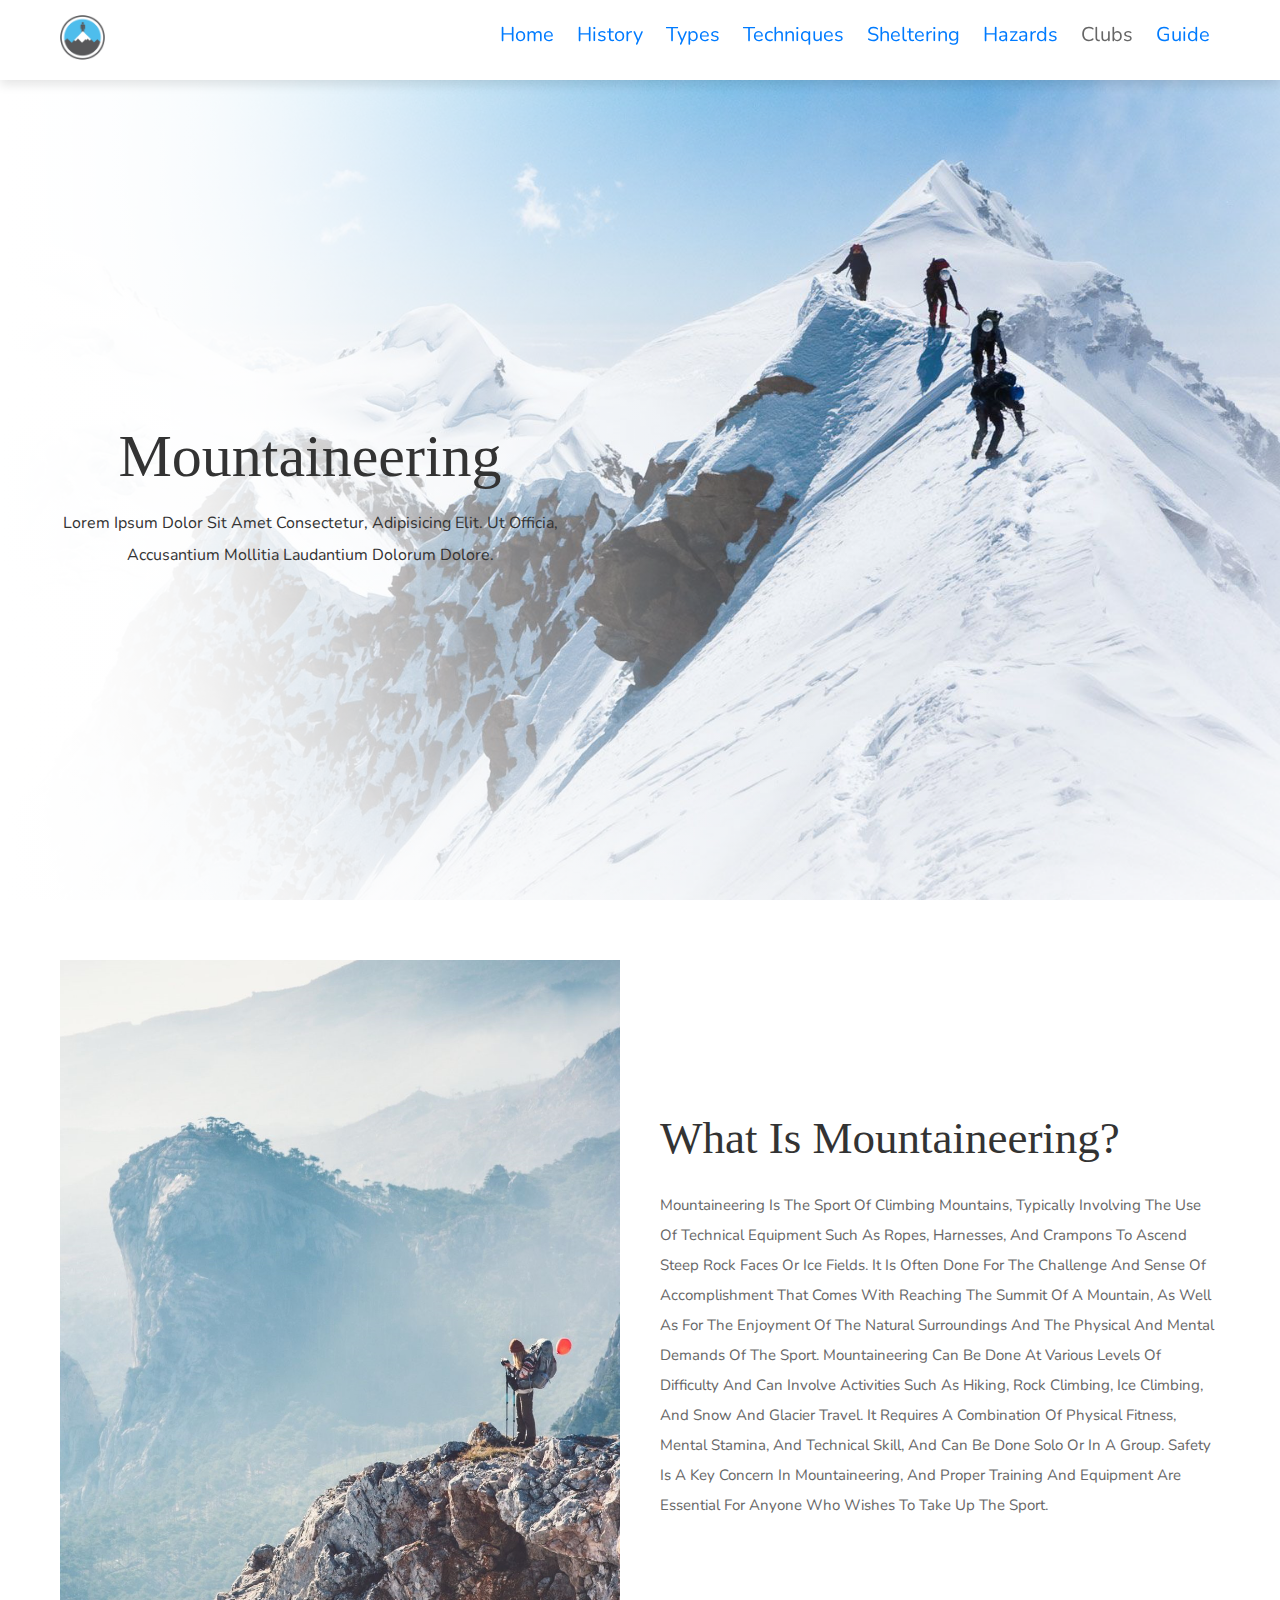
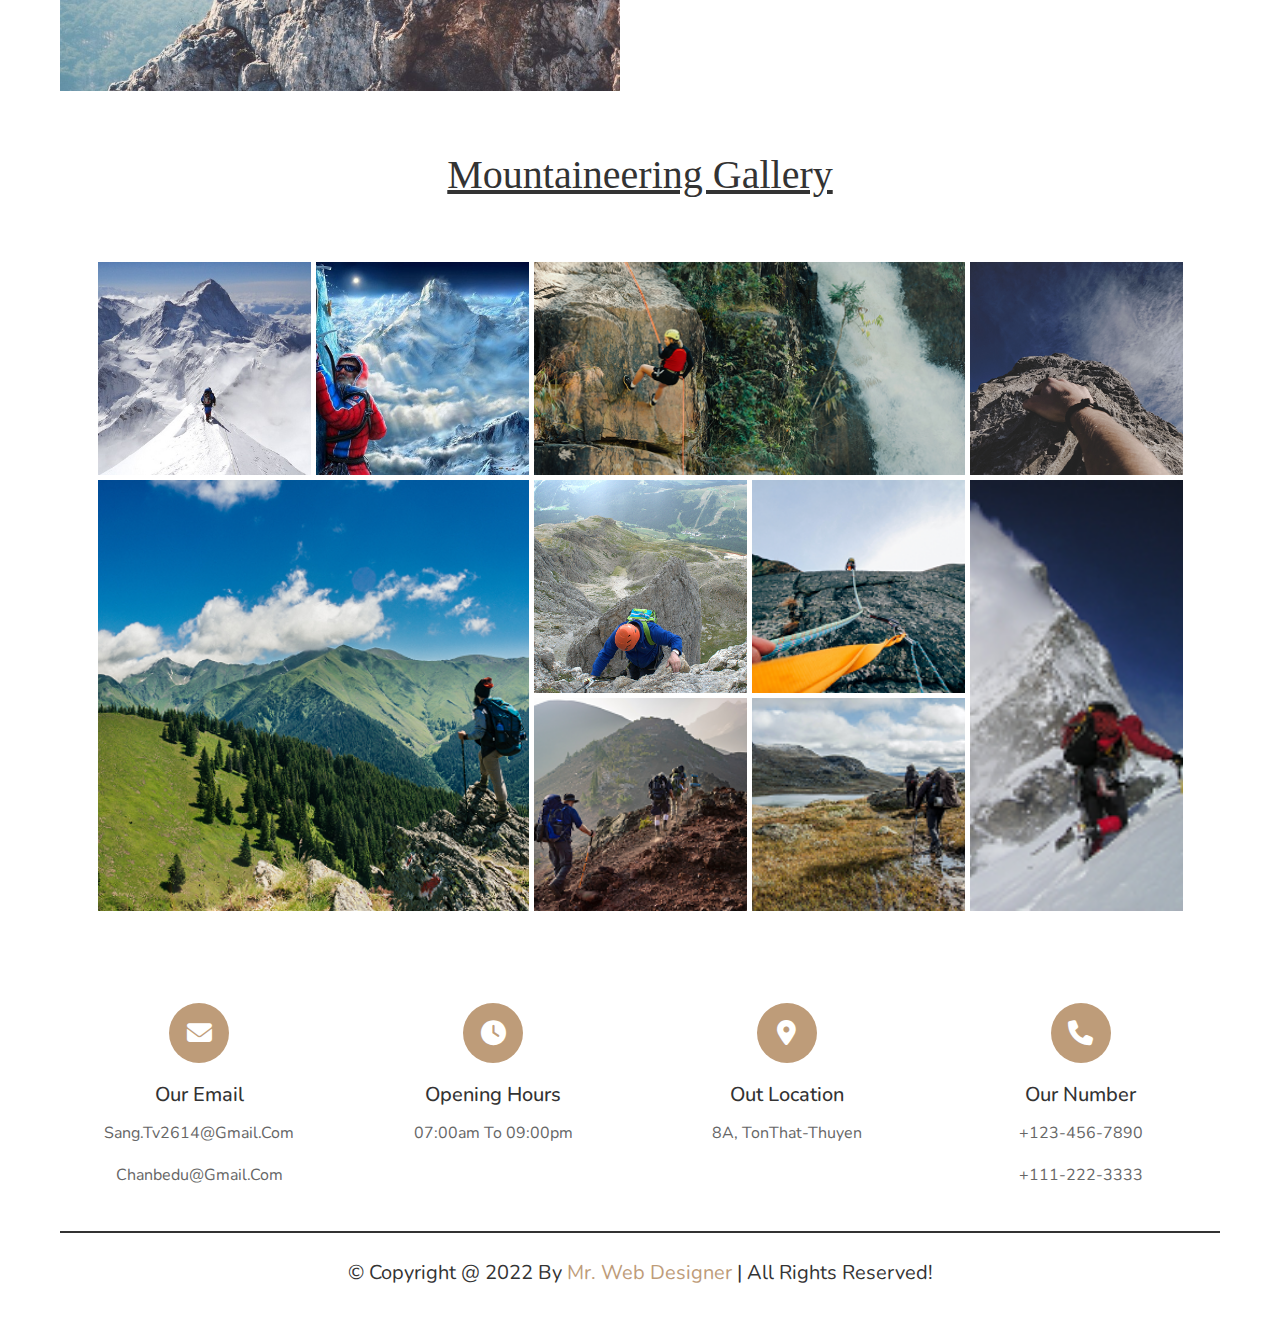
==== index.html @ 63ee6bb2 "Add files via upload" ====
<!DOCTYPE html>
<html lang="en">

<head>
   <meta charset="UTF-8">
   <meta http-equiv="X-UA-Compatible" content="IE=edge">
   <meta name="viewport" content="width=device-width, initial-scale=1.0">
   <title>Mountaineering</title>

   <!-- font awesome cdn link  -->
   <link rel="stylesheet" href="https://cdnjs.cloudflare.com/ajax/libs/font-awesome/6.1.1/css/all.min.css">

   <!-- custom css file link  -->
   <link rel="stylesheet" href="css/style.css">

   <!-- favicon -->
   <link rel="shortcut icon" href="images/icon.png" type="image/x-icon">

   <!-- boostrap cdn link-->
   <link rel="stylesheet" href="https://stackpath.bootstrapcdn.com/bootstrap/4.3.1/css/bootstrap.min.css"
      integrity="sha384-ggOyR0iXCbMQv3Xipma34MD+dH/1fQ784/j6cY/iJTQUOhcWr7x9JvoRxT2MZw1T" crossorigin="anonymous">

</head>

<body>

   <div class="screen" id="screen">

      <div class="loader">
        <div class="dot"></div>
        <div class="dot"></div>
        <div class="dot"></div>
      </div>
    
    </div>

   <!-- header section starts  -->

   <header class="header">

      <section class="flex">

         <a href="#home" class="logo"><img src="images/logo.png" alt=""></a>

         <nav class="navbar">
            <ul>
               <li><a href="index.html">home</a></li>
               <li><a href="history.html">history</a></li>
               <li><a href="types.html">types</a></li>
               <li><a href="techniques.html">techniques</a></li>
               <li><a href="sheltering.html">Sheltering</a></li>
               <li><a href="hazards.html">hazards</a></li>
               <li>Clubs
                  <ul> 
                     <li><a href="ACoP.html">Alpine Club of Pakistan</a></li>
                     <li><a href="GAC.html">German Alpine Club</a></li>
                     <li><a href="BCMC.html">British Columbia Mountaineering Club</a></li>
                     <li><a href="YRC.html">York Rambler's Club</a></li>
                  </ul>
               </li>
               <li><a href="guide.html">Guide</a></li>
            </ul>
         </nav>

         <div id="menu-btn" class="fas fa-bars"></div>

      </section>

   </header>

   <!-- header section ends -->

   <!-- home section starts  -->

   <div class="home-bg">

      <section class="home" id="home">

         <div class="content">
            <h3>Mountaineering</h3>
            <p>Lorem ipsum dolor sit amet consectetur, adipisicing elit. Ut officia, accusantium mollitia laudantium
               dolorum dolore.</p>
         </div>

      </section>

   </div>

   <!-- home section ends -->

   <!-- about section starts  -->

   <section class="about" id="about">

      <div class="image">
         <img src="images/man.png" alt="">
      </div>

      <div class="content">
         <h3>What is Mountaineering?</h3>
         <p>Mountaineering is the sport of climbing mountains, typically involving the use of technical equipment such
            as ropes, harnesses, and crampons to ascend steep rock faces or ice fields. It is often done for the
            challenge and sense of accomplishment that comes with reaching the summit of a mountain, as well as for the
            enjoyment of the natural surroundings and the physical and mental demands of the sport. Mountaineering can
            be done at various levels of difficulty and can involve activities such as hiking, rock climbing, ice
            climbing, and snow and glacier travel. It requires a combination of physical fitness, mental stamina, and
            technical skill, and can be done solo or in a group. Safety is a key concern in mountaineering, and proper
            training and equipment are essential for anyone who wishes to take up the sport.</p>
      </div>

   </section>

   <!-- about section ends -->

   <!-- facility section starts  -->

   <section class="facility">

      <div class="heading">
         <h3>Mountaineering Gallery</h3>
      </div>

      <section>
         <div class="container">
            <div class="img-container-grid">
               <div class="smallsquare">
                  <img src="images/gallery-1.png" class="img-grid-c">
               </div>
               <div class="smallsquare">
                  <img src="images/gallery-2.png" class="img-grid-c">
               </div>
               <div class="h_rectangle">
                  <img src="images/gallery-3.png" class="img-grid-c">
               </div>
               <div class="smallsquare">
                  <img src="images/gallery-4.png" class="img-grid-c">
               </div>
               <div class="bigsquare">
                  <img src="images/gallery-5.png" class="img-grid-c">
               </div>
               <div class="bigsquare_blank">
                  <div class="inner_square">
                     <img src="images/gallery-6.png" class="img-grid-c">
                  </div>
                  <div class="inner_square">
                     <img src="images/gallery-7.png" class="img-grid-c">
                  </div>
                  <div class="inner_square">
                     <img src="images/gallery-8.png" class="img-grid-c">
                  </div>
                  <div class="inner_square">
                     <img src="images/gallery-9.png" class="img-grid-c">
                  </div>
               </div>
               <div class="v_rectangle">
                  <img src="images/gallery-10.png" class="img-grid-c">
               </div>
            </div>
         </div>
      </section>

   </section>

   <!-- facility section ends -->

   <!-- footer section starts  -->

   <section class="footer">

      <div class="box-container">

         <div class="box">
            <i class="fas fa-envelope"></i>
            <h3>our email</h3>
            <p>sang.tv2614@gmail.com</p>
            <p>chanbedu@gmail.com</p>
         </div>

         <div class="box">
            <i class="fas fa-clock"></i>
            <h3>opening hours</h3>
            <p>07:00am to 09:00pm</p>
         </div>

         <div class="box">
            <i class="fas fa-map-marker-alt"></i>
            <h3>out location</h3>
            <p>8A, TonThat-Thuyen</p>
         </div>

         <div class="box">
            <i class="fas fa-phone"></i>
            <h3>our number</h3>
            <p>+123-456-7890</p>
            <p>+111-222-3333</p>
         </div>

      </div>

      <div class="credit"> &copy; copyright @ 2022 by <span>mr. web designer</span> | all rights reserved! </div>

   </section>

   <!-- footer section ends -->


   <!-- custom js file link  -->
   <script src="js/script.js"></script>
   <script src="https://stackpath.bootstrapcdn.com/bootstrap/4.3.1/js/bootstrap.min.js"
      integrity="sha384-JjSmVgyd0p3pXB1rRibZUAYoIIy6OrQ6VrjIEaFf/nJGzIxFDsf4x0xIM+B07jRM"
      crossorigin="anonymous"></script>

</body>

</html>
---- css/style.css ----
@import url('https://fonts.googleapis.com/css2?family=Merienda+One&family=Nunito:wght@200;300;400;500;600&display=swap');

:root{
   --main-color:#be9c79;
   --black:#333;
   --white:#fff;
   --light-color:#666;
   --border:.2rem solid var(--black);
   --box-shadow:0 .5rem 1rem rgba(0,0,0,.1);
}

*{
   font-family: 'Nunito', sans-serif;
   margin:0; padding:0;
   box-sizing: border-box;
   outline: none; border:none;
   text-decoration: none;
   text-transform: capitalize;
}

*::selection{
   background-color: var(--main-color);
   color:var(--white);
}

::-webkit-scrollbar{
   height: .5rem;
   width: 1rem;
}

::-webkit-scrollbar-track{
   background-color: transparent;
}

::-webkit-scrollbar-thumb{
   background-color: var(--main-color);
}

html{
   font-size: 62.5%;
   overflow-x: hidden;
   scroll-behavior: smooth;
   scroll-padding-top: 6.5rem;
}
.screen {
   position: fixed;
   top: 0;
   left: 0;
   right: 0;
   bottom: 0;
   background: var(--white);
   display: flex;
   align-items: center;
 }
 
 .loader {
   width: 100%;
   height: 15px;
   text-align: center;
 }
 
 .dot {
   position: relative;
   width: 15px;
   height: 15px;
   margin: 0 2px;
   display: inline-block;
 }
 
 .dot:first-child:before {
   animation-delay: 0ms;
 }
 
 .dot:first-child:after {
   animation-delay: 0ms;
 }
 
 .dot:last-child:before {
   animation-delay: 200ms;
 }
 
 .dot:last-child:after {
   animation-delay: 200ms;
 }
 
 .dot:before{
   content: "";
   position: absolute;
   left: 0;
   width: 15px;
   height: 15px;
   background-color: rgb(0, 0, 0);
   animation-name: dotHover;
   animation-duration: 900ms;
   animation-timing-function: cubic-bezier(.82,0,.26,1);
   animation-iteration-count: infinite;
   animation-delay: 100ms;
   background: rgb(0, 0, 0);
   border-radius: 100%;  
 }
 
 .dot:after {
   content: "";
   position: absolute;
   z-index: -1;
   background: black;
   box-shadow: 0px 0px 1px black;
   opacity: .20;
   width: 100%;
   height: 3px;
   left: 0;
   bottom: -2px;
   border-radius: 100%;
   animation-name: dotShadow;
   animation-duration: 900ms;
   animation-timing-function: cubic-bezier(.82,0,.26,1);
   animation-iteration-count: infinite;
   animation-delay: 100ms;
 }
 
 @keyframes dotShadow {
   0% {
     transform: scaleX(1);
   }
   50% {
     opacity: 0;
     transform: scaleX(.6);
   }
   100% {
     transform: scaleX(1);
   }
 }
 
 @keyframes dotHover {
   0% {
     top: 0px;
   }
   50% {
     top: -50px;
     transform: scale(1.1);
   }
   100% {
     top: 0;
   }
 }

section{
   padding:3rem 2rem;
   max-width: 1200px;
   margin:0 auto;
}

.heading{
   text-align: center;
   margin-bottom: 3rem;
}

.heading img{
   height: 4rem;
   margin-bottom: 1rem;
}

.heading h3{
   font-size:4rem;
   color:var(--black);
   font-family: 'Merienda One', cursive;
   text-decoration: underline;
}

.btn{
   display: inline-block;
   margin-top: 1rem;
   background-color: var(--main-color);
   cursor: pointer;
   color:var(--white);
   font-size: 1.8rem;
   padding:1rem 3rem;
}

.btn:hover{
   background-color: var(--black);
}

.header{
   position: sticky;
   top:0; left: 0; right:0;
   background-color: var(--white);
   box-shadow: var(--box-shadow);
   z-index: 1000;
}

.header ul{
   list-style: none;
}
.header ul li{
   display: inline-block;
   position: relative;
   color: var(--light-color) !important;
}
.header ul li a{
   counter-reset: var(--light-color) !important;
}
.header li ul{
   position: absolute;
   top: 100%;
   left: 0;
   width: 40rem;
   background-color: var(--light-color);
   padding: 1rem;
   margin: 0;
   text-align: left;
   display: none;
   font-size: 1.8rem;
}
.header ul li:hover > ul{
   display: block;
}

.header .flex{
   display: flex;
   align-items: left;
   justify-content: space-between;
   position: relative;
   padding:1.5rem 2rem;
}

.header .flex .logo img{
   height: 4.5rem;
}

.header .flex .navbar ul li{
   margin-left: 2rem;
   font-size: 2rem;
   color:var(--black);
}

.header .flex .navbar a:hover{
   text-decoration: underline;
   color:var(--main-color);
}

#menu-btn{
   display: none;
   font-size: 2.5rem;
   color:var(--black);
   cursor: pointer;
}

.home-bg{
   background:linear-gradient(90deg, var(--white), transparent 80%), url(../images/home-bg.png) no-repeat;
   background-attachment: fixed;
   background-size: cover;
   background-position: center;
}

.home-bg .home{
   min-height: 85rem;
   display: flex;
   align-items: center;
}

.home-bg .home .content{
   width: 50rem;
   text-align: center;
}

.home-bg .home .content h3{
   font-size: 6rem;
   color:var(--black);
   font-family: 'Merienda One', cursive;
}

.home-bg .home .content p{
   padding:1rem 0;
   font-size: 1.6rem;
   color:var(--black);
   line-height: 2;
}

.about{
   display: flex;
   align-items: center;
   flex-wrap: wrap;
   gap:4rem;
}

.about .image{
   flex:1 1 40rem;
}

.about .image img{
   width: 100%;
}

.about .content{
   flex:1 1 40rem;
}

.about .content h3{
   font-size: 4.5rem;
   color:var(--black);
   font-family: 'Merienda One', cursive;
   padding-bottom: 1rem;
}

.about .content p{
   padding:1rem 0;
   line-height: 2;
   color:var(--light-color);
   font-size: 1.5rem;
}

.img-container-grid{
   display:flex;
   flex-wrap: wrap;
 }
 
 .smallsquare{
   max-width:20%;
   height:auto;
   flex:0 0 20%;
   padding-top:20%;
   display:grid;
   position:relative;
 }
 
 .h_rectangle{
   max-width: 40%;
   flex: 0 0 40%;
   padding-top:20%;
   position:relative;
 }
 
 .bigsquare{
   max-width:40%;
   height:auto;
   flex:0 0 40%;
   padding-top:40%;
   display:grid;
   position:relative;
 }
 .bigsquare_blank{
   max-width:40%;
   height:auto;
   flex:0 0 40%;
   display:flex;
   flex-wrap: wrap;
 }
 .inner_square{
   max-width:50%;
   flex: 0 0 50%;
   height:50%;
   position:relative;
 }
 .v_rectangle{
   max-width: 20%;
   flex: 0 0 20%;
   padding-top:40%;
   position:relative;
 }
 
 .img-grid-c{
   width:100%;
   height:100%;
   top:0;
   left:0;
   position:absolute;
   object-fit:cover;
   object-position:center;
   padding:2.5px;
 }

.menu .box-container{
   display: grid;
   grid-template-columns: repeat(auto-fit, 30rem);
   gap:2rem;
   align-items: flex-start;
   justify-content: center;
}

.menu .box-container .box{
   text-align: center;
}

.menu .box-container .box img{
   width: 100%;
   margin-bottom: 1rem;
}

.menu .box-container .box h3{
   font-size: 2rem;
   color:var(--black);
}

.gallery .box-container{
   display: grid;
   grid-template-columns: repeat(auto-fit, 33rem);
   gap:1.5rem;
   justify-content: center;
}

.gallery .box-container img{
   height: 100%;
   width: 100%;
   object-fit: cover;
}

.container .content{
   padding: 2rem;
   margin: 3rem;
}
.container h1{
   font-size: 5rem;
   text-align: center;
}
.container h2{
   font-size: 3rem;
   padding-top: 1rem;
   text-align: left;
   /* border-top: 2px solid var(--main-color); */
}
.container p{
   font-size: 1.6rem;
}
.container .content .grid{
   display: grid;
   grid-template-columns: 50% 50%;
}
.container .content .grid img{
   width: 460px;
   
}
.container .content ul li,
.container .content ol li{
   font-size: 1.6rem;
}



.footer .box-container{
   display: grid;
   grid-template-columns: repeat(auto-fit, minmax(27rem, 1fr));
   gap:1.5rem;
   align-items: flex-start;
}

.footer .box-container .box{
   text-align: center;
}

.footer .box-container .box i{
   font-size: 2.5rem;
   line-height: 6rem;
   height: 6rem;
   width: 6rem;
   border-radius: 50%;
   background-color: var(--main-color);
   color:var(--white);
   margin-bottom: 1rem;
}

.footer .box-container .box h3{
   margin:1rem 0;
   font-size: 2rem;
   color:var(--black);
}

.footer .box-container .box p{
   line-height: 2;
   font-size: 1.6rem;
   color:var(--light-color);
}

.footer .credit{
   text-align: center;
   margin-top: 3rem;
   padding-top: 2.5rem;
   border-top: var(--border);
   font-size: 2rem;
   color:var(--black);
   /* padding-bottom: 7rem; */
}

.footer .credit span{
   color:var(--main-color);
}










/* media queries  */

@media (max-width:991px){

   html{
      font-size: 55%;
   }

}

@media (max-width:768px){

   #menu-btn{
      display: inline-block;
      transition: .2s linear;
   }

   #menu-btn.fa-times{
      transform: rotate(180deg);
   }

   .header .flex .navbar{
      position: absolute;
      top:99%; left:0; right:0;
      background-color: var(--white);
      border-top: var(--border);
      border-bottom: var(--border);
      clip-path: polygon(0 0, 100% 0, 100% 0, 0 0);
      transition: .2s linear;
   }

   .header .flex .navbar.active{
      clip-path: polygon(0 0, 100% 0, 100% 100%, 0% 100%);
   }

   .header .flex .navbar a{
      display: block;
      margin:2rem;
   }

   .home-bg{
      background-position: left;
   }

   .home-bg .home{
      justify-content: center;
   }

   .home-bg .home .content h3{
      font-size: 4rem;
   }

   .about .content h3{
      font-size: 3rem;
   }

}

@media (max-width:450px){

   html{
      font-size: 50%;
   }

   .heading img{
      height: 3rem;
   }

   .heading h3{
      font-size: 3rem;
   }

}
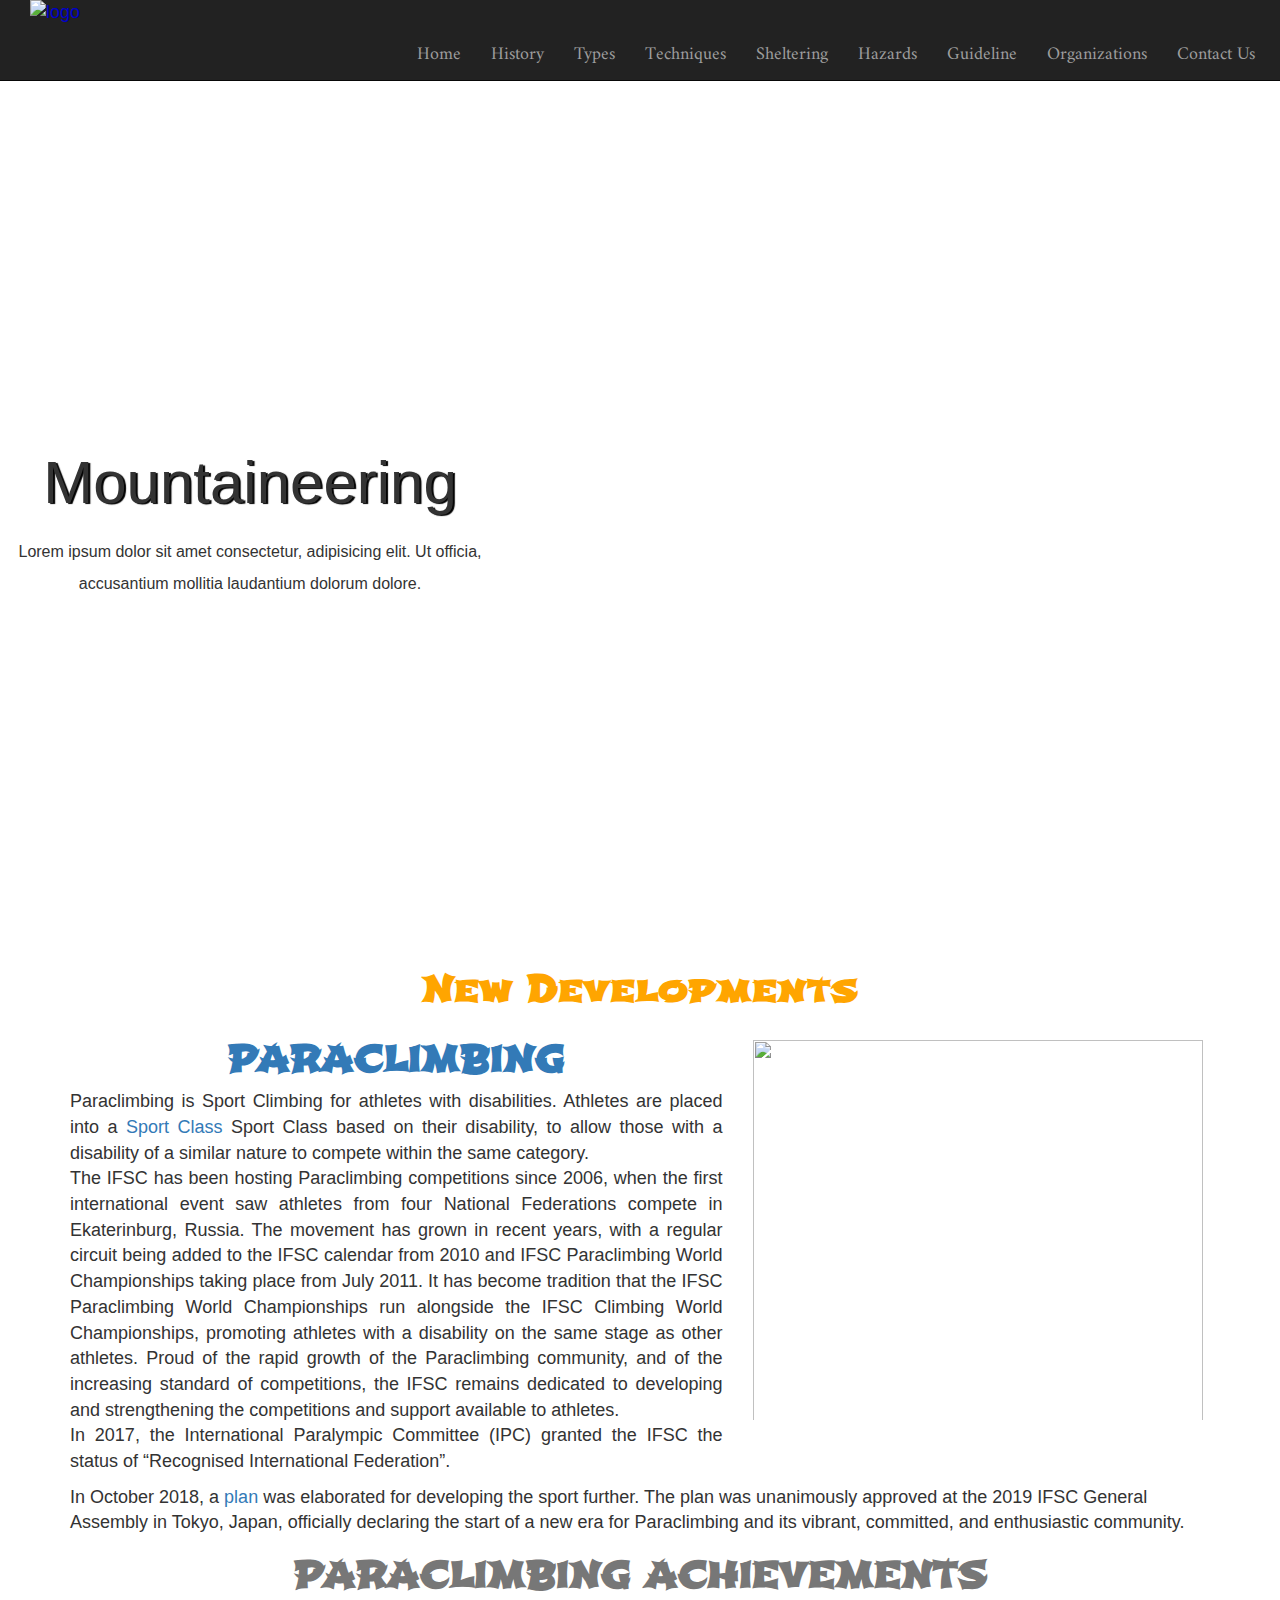
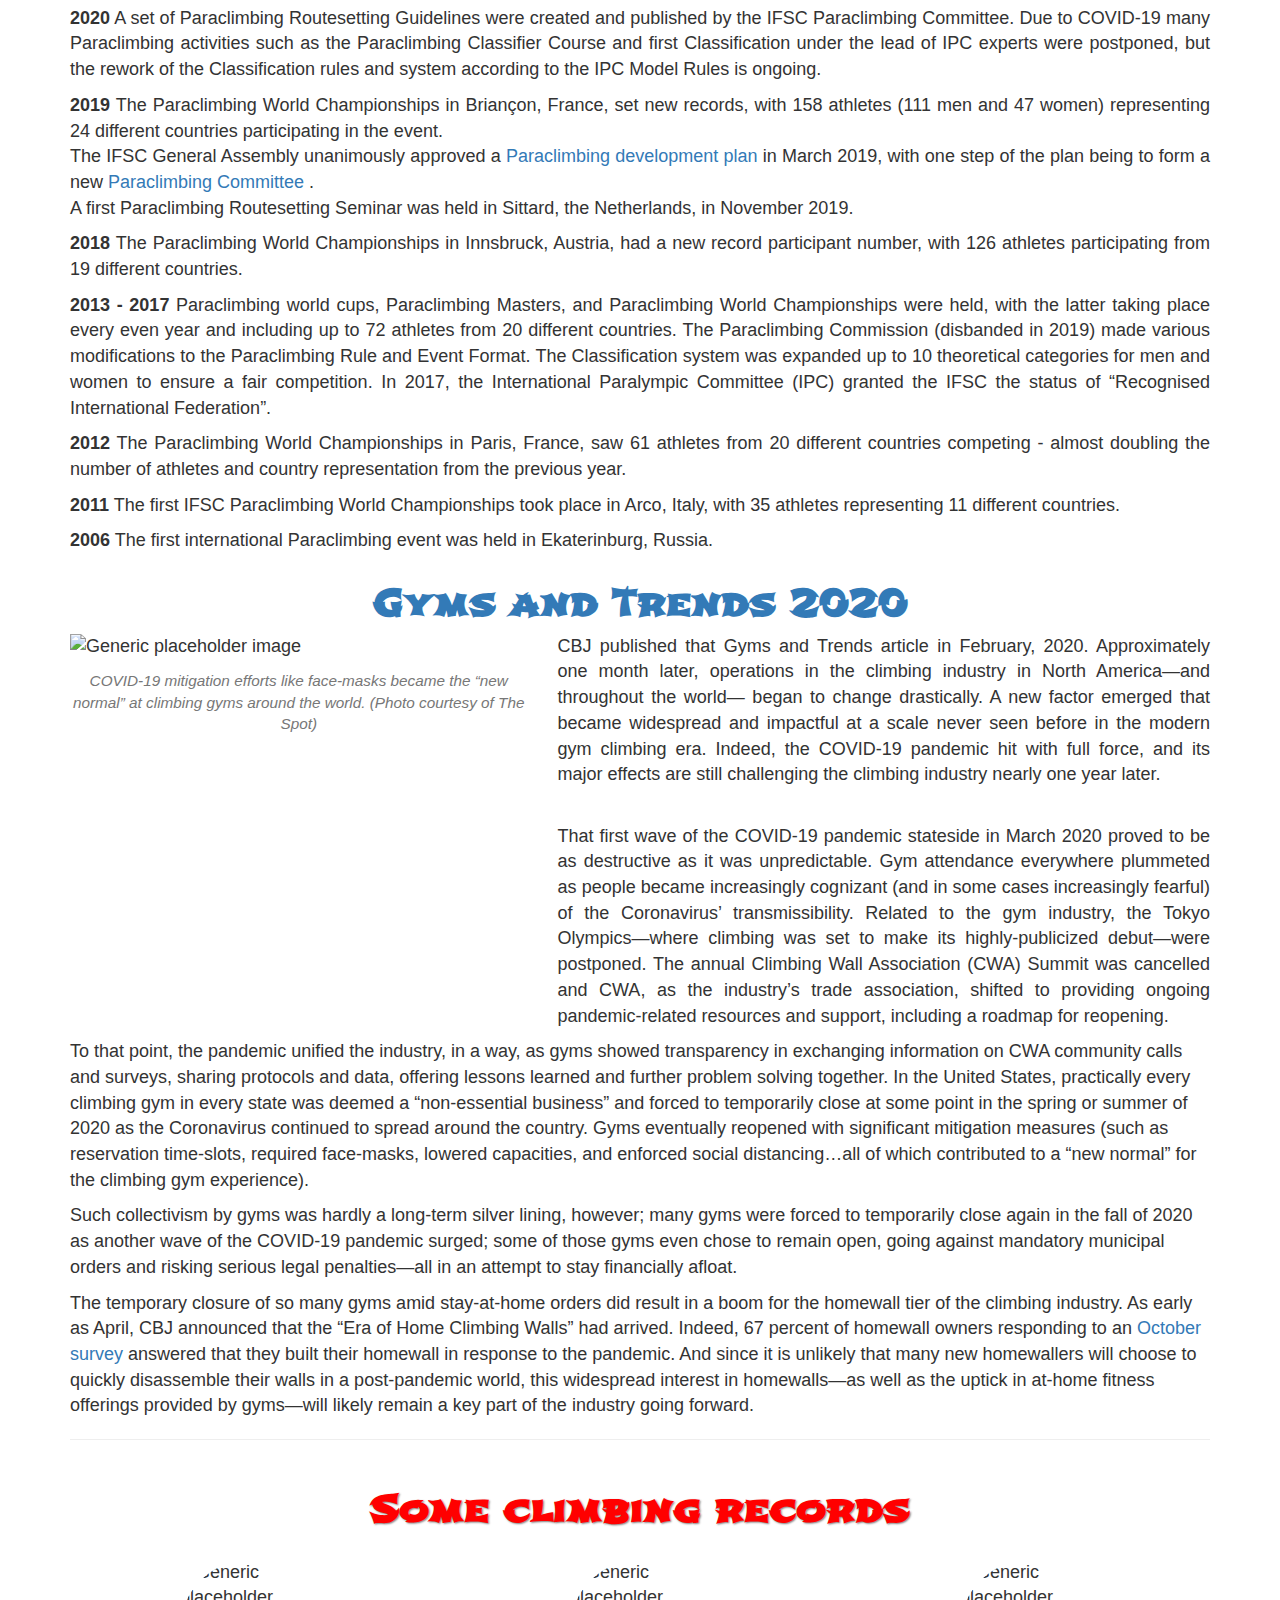
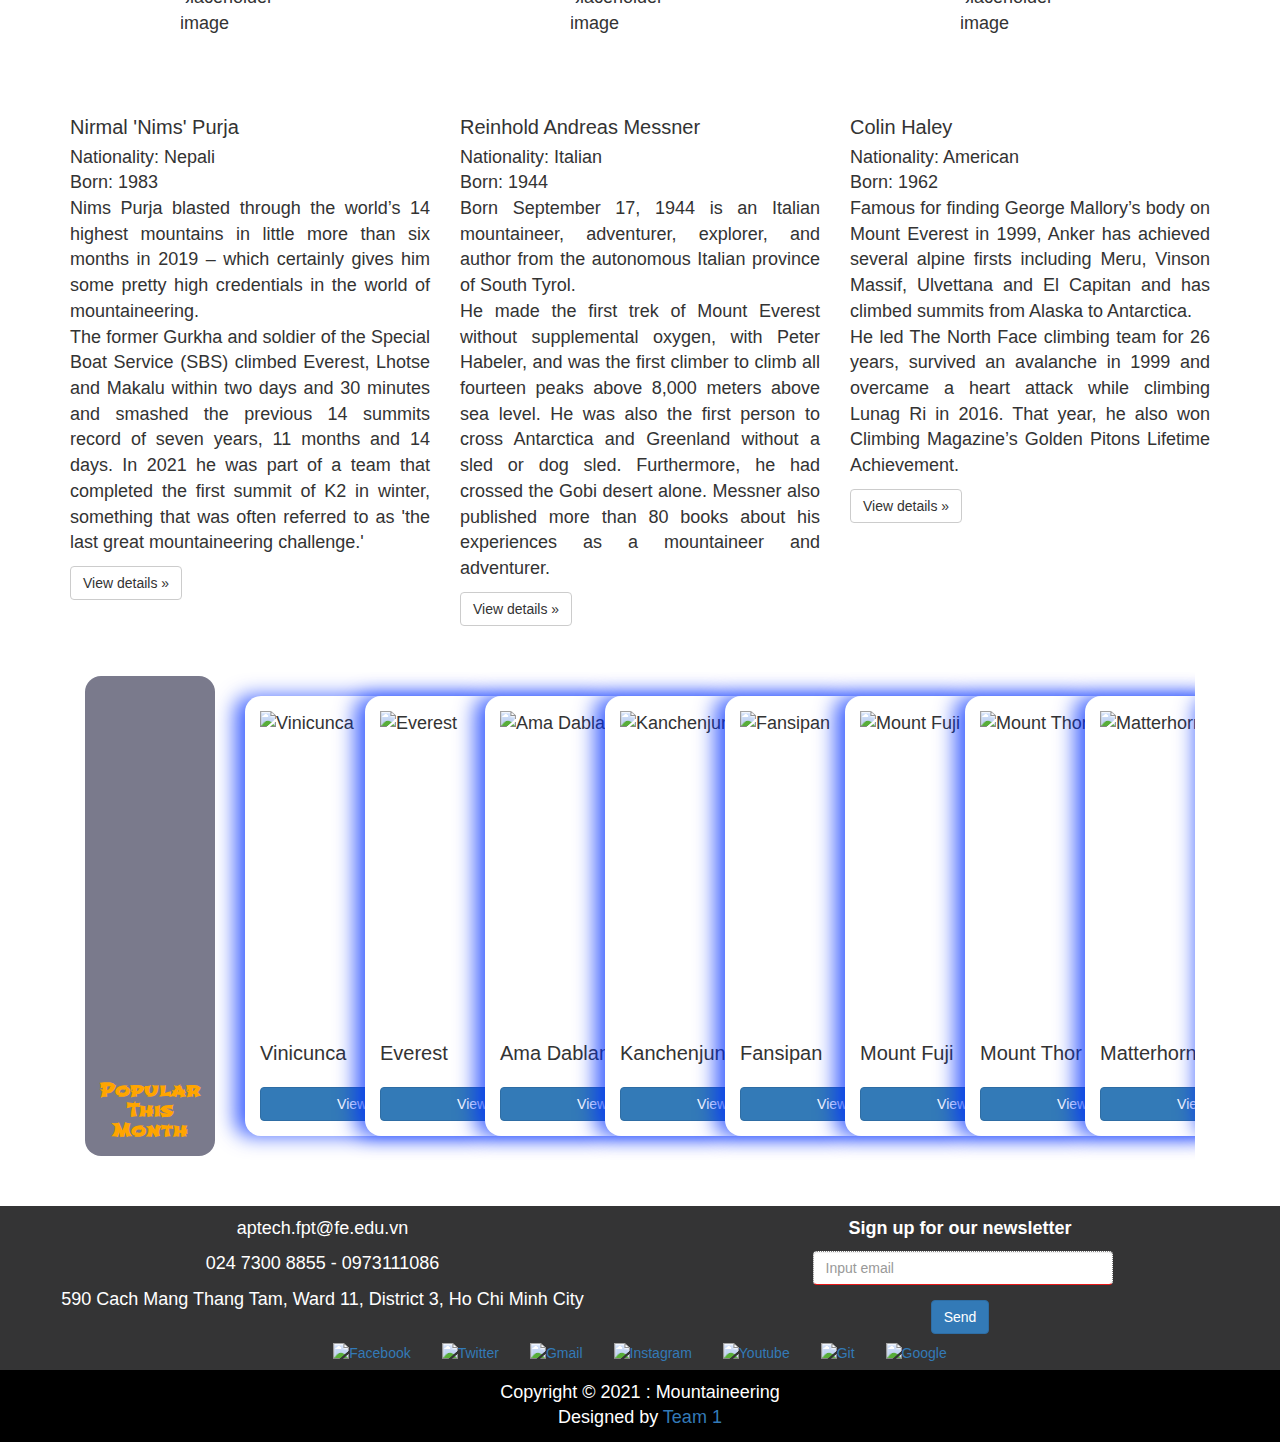
==== commit 2c427d0f: "Add files via upload" ====
--- a/index.html
+++ b/index.html
@@ -1,215 +1,836 @@
-<!DOCTYPE html>
-<html lang="en">
-
-<head>
-   <meta charset="UTF-8">
-   <meta http-equiv="X-UA-Compatible" content="IE=edge">
-   <meta name="viewport" content="width=device-width, initial-scale=1.0">
-   <title>Mountaineering</title>
-
-   <!-- font awesome cdn link  -->
-   <link rel="stylesheet" href="https://cdnjs.cloudflare.com/ajax/libs/font-awesome/6.1.1/css/all.min.css">
-
-   <!-- custom css file link  -->
-   <link rel="stylesheet" href="css/style.css">
-
-   <!-- favicon -->
-   <link rel="shortcut icon" href="images/icon.png" type="image/x-icon">
-
-   <!-- boostrap cdn link-->
-   <link rel="stylesheet" href="https://stackpath.bootstrapcdn.com/bootstrap/4.3.1/css/bootstrap.min.css"
-      integrity="sha384-ggOyR0iXCbMQv3Xipma34MD+dH/1fQ784/j6cY/iJTQUOhcWr7x9JvoRxT2MZw1T" crossorigin="anonymous">
-
-</head>
-
-<body>
-
-   <div class="screen" id="screen">
-
-      <div class="loader">
-        <div class="dot"></div>
-        <div class="dot"></div>
-        <div class="dot"></div>
-      </div>
-    
-    </div>
-
-   <!-- header section starts  -->
-
-   <header class="header">
-
-      <section class="flex">
-
-         <a href="#home" class="logo"><img src="images/logo.png" alt=""></a>
-
-         <nav class="navbar">
-            <ul>
-               <li><a href="index.html">home</a></li>
-               <li><a href="history.html">history</a></li>
-               <li><a href="types.html">types</a></li>
-               <li><a href="techniques.html">techniques</a></li>
-               <li><a href="sheltering.html">Sheltering</a></li>
-               <li><a href="hazards.html">hazards</a></li>
-               <li>Clubs
-                  <ul> 
-                     <li><a href="ACoP.html">Alpine Club of Pakistan</a></li>
-                     <li><a href="GAC.html">German Alpine Club</a></li>
-                     <li><a href="BCMC.html">British Columbia Mountaineering Club</a></li>
-                     <li><a href="YRC.html">York Rambler's Club</a></li>
-                  </ul>
-               </li>
-               <li><a href="guide.html">Guide</a></li>
-            </ul>
-         </nav>
-
-         <div id="menu-btn" class="fas fa-bars"></div>
-
-      </section>
-
-   </header>
-
-   <!-- header section ends -->
-
-   <!-- home section starts  -->
-
-   <div class="home-bg">
-
-      <section class="home" id="home">
-
-         <div class="content">
-            <h3>Mountaineering</h3>
-            <p>Lorem ipsum dolor sit amet consectetur, adipisicing elit. Ut officia, accusantium mollitia laudantium
-               dolorum dolore.</p>
-         </div>
-
-      </section>
-
-   </div>
-
-   <!-- home section ends -->
-
-   <!-- about section starts  -->
-
-   <section class="about" id="about">
-
-      <div class="image">
-         <img src="images/man.png" alt="">
-      </div>
-
-      <div class="content">
-         <h3>What is Mountaineering?</h3>
-         <p>Mountaineering is the sport of climbing mountains, typically involving the use of technical equipment such
-            as ropes, harnesses, and crampons to ascend steep rock faces or ice fields. It is often done for the
-            challenge and sense of accomplishment that comes with reaching the summit of a mountain, as well as for the
-            enjoyment of the natural surroundings and the physical and mental demands of the sport. Mountaineering can
-            be done at various levels of difficulty and can involve activities such as hiking, rock climbing, ice
-            climbing, and snow and glacier travel. It requires a combination of physical fitness, mental stamina, and
-            technical skill, and can be done solo or in a group. Safety is a key concern in mountaineering, and proper
-            training and equipment are essential for anyone who wishes to take up the sport.</p>
-      </div>
-
-   </section>
-
-   <!-- about section ends -->
-
-   <!-- facility section starts  -->
-
-   <section class="facility">
-
-      <div class="heading">
-         <h3>Mountaineering Gallery</h3>
-      </div>
-
-      <section>
-         <div class="container">
-            <div class="img-container-grid">
-               <div class="smallsquare">
-                  <img src="images/gallery-1.png" class="img-grid-c">
-               </div>
-               <div class="smallsquare">
-                  <img src="images/gallery-2.png" class="img-grid-c">
-               </div>
-               <div class="h_rectangle">
-                  <img src="images/gallery-3.png" class="img-grid-c">
-               </div>
-               <div class="smallsquare">
-                  <img src="images/gallery-4.png" class="img-grid-c">
-               </div>
-               <div class="bigsquare">
-                  <img src="images/gallery-5.png" class="img-grid-c">
-               </div>
-               <div class="bigsquare_blank">
-                  <div class="inner_square">
-                     <img src="images/gallery-6.png" class="img-grid-c">
-                  </div>
-                  <div class="inner_square">
-                     <img src="images/gallery-7.png" class="img-grid-c">
-                  </div>
-                  <div class="inner_square">
-                     <img src="images/gallery-8.png" class="img-grid-c">
-                  </div>
-                  <div class="inner_square">
-                     <img src="images/gallery-9.png" class="img-grid-c">
-                  </div>
-               </div>
-               <div class="v_rectangle">
-                  <img src="images/gallery-10.png" class="img-grid-c">
-               </div>
-            </div>
-         </div>
-      </section>
-
-   </section>
-
-   <!-- facility section ends -->
-
-   <!-- footer section starts  -->
-
-   <section class="footer">
-
-      <div class="box-container">
-
-         <div class="box">
-            <i class="fas fa-envelope"></i>
-            <h3>our email</h3>
-            <p>sang.tv2614@gmail.com</p>
-            <p>chanbedu@gmail.com</p>
-         </div>
-
-         <div class="box">
-            <i class="fas fa-clock"></i>
-            <h3>opening hours</h3>
-            <p>07:00am to 09:00pm</p>
-         </div>
-
-         <div class="box">
-            <i class="fas fa-map-marker-alt"></i>
-            <h3>out location</h3>
-            <p>8A, TonThat-Thuyen</p>
-         </div>
-
-         <div class="box">
-            <i class="fas fa-phone"></i>
-            <h3>our number</h3>
-            <p>+123-456-7890</p>
-            <p>+111-222-3333</p>
-         </div>
-
-      </div>
-
-      <div class="credit"> &copy; copyright @ 2022 by <span>mr. web designer</span> | all rights reserved! </div>
-
-   </section>
-
-   <!-- footer section ends -->
-
-
-   <!-- custom js file link  -->
-   <script src="js/script.js"></script>
-   <script src="https://stackpath.bootstrapcdn.com/bootstrap/4.3.1/js/bootstrap.min.js"
-      integrity="sha384-JjSmVgyd0p3pXB1rRibZUAYoIIy6OrQ6VrjIEaFf/nJGzIxFDsf4x0xIM+B07jRM"
-      crossorigin="anonymous"></script>
-
-</body>
-
+<!DOCTYPE html>
+<html>
+
+<head>
+    <title>Mountaineering</title>
+    <link rel="icon" href="img/logo2.png">
+    <link rel="stylesheet" href="https://maxcdn.bootstrapcdn.com/bootstrap/3.4.1/css/bootstrap.min.css">
+    <script src="https://ajax.googleapis.com/ajax/libs/jquery/3.5.1/jquery.min.js"></script>
+    <script src="https://maxcdn.bootstrapcdn.com/bootstrap/3.4.1/js/bootstrap.min.js"></script>
+    <link href="https://fonts.googleapis.com/css2?family=Bebas+Neue&display=swap" rel="stylesheet">
+    <link href="https://fonts.googleapis.com/css2?family=Amiri:wght@400;700&display=swap" rel="stylesheet">
+    <link href="https://fonts.googleapis.com/css2?family=Shojumaru&display=swap" rel="stylesheet">
+    <link rel="stylesheet" href="css/index.css">
+    <link rel="stylesheet" href="css/app.css">
+
+    <style>
+    </style>
+</head>
+
+<body>
+    <div class="container">
+
+        <!-- khoi menu -->
+        <nav class="navbar navbar-default navbar-fixed-top navbar-inverse" role="navigation">
+            <!-- Brand and toggle get grouped for better mobile display -->
+            <div class="navbar-header">
+                <a href="index.html">
+                    <img src="img/logooooooo.png" alt="logo" width="130" style="padding-left: 3rem;"></a>
+                <button type="button" class="navbar-toggle" data-toggle="collapse" data-target=".navbar-ex1-collapse">
+                    <span class="sr-only">Toggle navigation</span>
+                    <span class="icon-bar"></span>
+                    <span class="icon-bar"></span>
+                    <span class="icon-bar"></span>
+                    <span class="icon-bar"></span>
+                </button>
+
+            </div>
+
+            <!-- Collect the nav links, forms, and other content for toggling -->
+            <div class="collapse navbar-collapse navbar-ex1-collapse">
+                <ul class="nav navbar-nav navbar-right " style="margin-right: 1rem; margin-top: 3rem;">
+                    <li><a href="index.html">Home</a></li>
+                    <li><a href="history.html">History</a></li>
+                    <li><a href="types.html">Types</a></li>
+                    <li><a href="techniques.html">Techniques</a></li>
+                    <li><a href="sheltering.html">Sheltering</a></li>
+                    <li><a href="hazards.html">Hazards</a></li>
+                    <li><a href="guideline.html">Guideline</a></li>
+                    <li><a href="organizations.html">Organizations</a></li>
+                    <li><a href="contact.html">Contact Us</a></li>
+                </ul>
+            </div>
+        </nav>
+        <!-- ket thuc khoi menu -->
+        <div style="margin-top: 10rem;"></div>
+    </div>
+
+    <div class="home-bg">
+
+        <section class="home" id="home">
+
+            <div class="content">
+                <h3>Mountaineering</h3>
+                <p>Lorem ipsum dolor sit amet consectetur, adipisicing elit. Ut officia, accusantium mollitia laudantium
+                    dolorum dolore.</p>
+            </div>
+
+        </section>
+
+    </div>
+
+
+
+    <div class="container">
+
+        <h1 class="text-center">New Developments</h1>
+        <!-- START THE FEATURETTES -->
+
+
+
+        <div class="row featurette">
+            <div class="col-md-7" style="text-align: justify;">
+                <h1 class="featurette-heading"><a href="https://www.ifsc-climbing.org/index.php/paraclimbing"
+                        target="_blank">PARACLIMBING</a></h1>
+                <p>Paraclimbing is Sport Climbing for athletes with disabilities. Athletes are placed into a <a
+                        href="https://www.ifsc-climbing.org/index.php/paraclimbing/classification" target="_blank">Sport
+                        Class</a> Sport
+                    Class based on their disability, to allow those with a disability of a similar nature to compete
+                    within the same category.<br>
+
+                    The IFSC has been hosting Paraclimbing competitions since 2006, when the first international event
+                    saw athletes from four National Federations compete in Ekaterinburg, Russia. The movement has grown
+                    in recent years, with a regular circuit being added to the IFSC calendar from 2010 and IFSC
+                    Paraclimbing World Championships taking place from July 2011. It has become tradition that the IFSC
+                    Paraclimbing World Championships run alongside the IFSC Climbing World Championships, promoting
+                    athletes with a disability on the same stage as other athletes. Proud of the rapid growth of the
+                    Paraclimbing community, and of the increasing standard of competitions, the IFSC remains dedicated
+                    to developing and strengthening the competitions and support available to athletes.<br>
+
+                    In 2017, the International Paralympic Committee (IPC) granted the IFSC the status of “Recognised
+                    International Federation”.<br>
+
+                </p>
+            </div>
+
+            <div class="col-md-5">
+                <img class="featurette-image img-fluid mx-auto" src="img/img home/paraclimbing.jfif" width="450px"
+                    height="400px" style="padding-top: 2rem;">
+            </div>
+
+        </div>
+        <p> In October 2018, a <a href="https://www.ifsc-climbing.org/index.php/paraclimbing/development"
+                target="_blank">plan</a> was elaborated
+            for developing the sport further. The plan was unanimously approved at the 2019 IFSC General
+            Assembly in Tokyo, Japan, officially declaring the start of a new era for Paraclimbing and its
+            vibrant, committed, and enthusiastic community.</p>
+        <div style="text-align: justify;">
+            <h1 class="text-center text-muted">PARACLIMBING ACHIEVEMENTS</h1>
+            <p>
+                <b>2020</b>
+                A set of Paraclimbing Routesetting Guidelines were created and published by the IFSC Paraclimbing
+                Committee.
+
+                Due to COVID-19 many Paraclimbing activities such as the Paraclimbing Classifier Course and first
+                Classification under the lead of IPC experts were postponed, but the rework of the Classification rules
+                and system according to the IPC Model Rules is ongoing.
+            </p>
+            <p>
+                <b>2019</b>
+                The Paraclimbing World Championships in Briançon, France, set new records, with 158 athletes (111 men
+                and 47 women) representing 24 different countries participating in the event.<br>
+
+                The IFSC General Assembly unanimously approved a <a
+                    href="https://www.ifsc-climbing.org/index.php/paraclimbing/development" target="_blank">Paraclimbing
+                    development
+                    plan</a> in March 2019, with one step of the plan being to form a new <a
+                    href="https://www.ifsc-climbing.org/index.php/2-uncategorised/55-paraclimbing-committee"
+                    target="_blank">Paraclimbing
+                    Committee</a> .<br>
+
+                A first Paraclimbing Routesetting Seminar was held in Sittard, the Netherlands, in November 2019.
+            </p>
+            <p>
+                <b> 2018</b>
+
+                The Paraclimbing World Championships in Innsbruck, Austria, had a new record participant number, with
+                126 athletes participating from 19 different countries.
+            </p>
+            <p>
+                <b> 2013 - 2017</b>
+
+                Paraclimbing world cups, Paraclimbing Masters, and Paraclimbing World Championships were held, with the
+                latter taking place every even year and including up to 72 athletes from 20 different countries.
+
+                The Paraclimbing Commission (disbanded in 2019) made various modifications to the Paraclimbing Rule and
+                Event Format. The Classification system was expanded up to 10 theoretical categories for men and women
+                to ensure a fair competition.
+
+                In 2017, the International Paralympic Committee (IPC) granted the IFSC the status of “Recognised
+                International Federation”.
+            </p>
+            <p>
+                <b>2012</b>
+                The Paraclimbing World Championships in Paris, France, saw 61 athletes from 20 different countries
+                competing - almost doubling the number of athletes and country representation from the previous year.
+            </p>
+            <p>
+                <b>2011</b>
+                The first IFSC Paraclimbing World Championships took place in Arco, Italy, with 35 athletes representing
+                11 different countries.
+            </p>
+            <p>
+                <b>2006</b>
+                The first international Paraclimbing event was held in Ekaterinburg, Russia.
+            </p>
+        </div>
+
+        <div class="row featurette">
+            <h1 class="featurette-heading"><a
+                    href="https://www.climbingbusinessjournal.com/climbing-gyms-and-trends-2020/" target="_blank">Gyms
+                    and Trends
+                    2020</a></h1>
+            <div class="col-md-5">
+                <img class="featurette-image img-fluid mx-auto" src="img/img home/Climbing-covid.jpg" width="450px"
+                    height="350px" alt="Generic placeholder image">
+                <small class=" center-block text-center text-muted "
+                    style="margin-top: 1rem; font-style: italic;">COVID-19 mitigation efforts like face-masks became the
+                    “new normal” at climbing gyms around the world. (Photo courtesy of The Spot)</small>
+            </div>
+            <div class="col-md-7" style="text-align: justify;">
+
+                <p>CBJ published that Gyms and Trends article in February, 2020. Approximately one month later,
+                    operations in the climbing industry in North America—and throughout the world— began to change
+                    drastically. A new factor emerged that became widespread and impactful at a scale never seen before
+                    in the modern gym climbing era. Indeed, the COVID-19 pandemic hit with full force, and its major
+                    effects are still challenging the climbing industry nearly one year later.</p> <br>
+                <p>
+                    That first wave of the COVID-19 pandemic stateside in March 2020 proved to be as destructive as it
+                    was unpredictable. Gym attendance everywhere plummeted as people became increasingly cognizant (and
+                    in some cases increasingly fearful) of the Coronavirus’ transmissibility. Related to the gym
+                    industry, the Tokyo Olympics—where climbing was set to make its highly-publicized debut—were
+                    postponed. The annual Climbing Wall Association (CWA) Summit was cancelled and CWA, as the
+                    industry’s trade association, shifted to providing ongoing pandemic-related resources and support,
+                    including a roadmap for reopening.
+                </p>
+
+            </div>
+
+
+        </div>
+        <p>
+            To that point, the pandemic unified the industry, in a way, as gyms showed transparency in
+            exchanging information on CWA community calls and surveys, sharing protocols and data, offering
+            lessons learned and further problem solving together. In the United States, practically every
+            climbing gym in every state was deemed a “non-essential business” and forced to temporarily close at
+            some point in the spring or summer of 2020 as the Coronavirus continued to spread around the
+            country. Gyms eventually reopened with significant mitigation measures (such as reservation
+            time-slots, required face-masks, lowered capacities, and enforced social distancing…all of which
+            contributed to a “new normal” for the climbing gym experience).
+        </p>
+
+
+        <p>
+            Such collectivism by gyms was hardly a long-term silver lining, however; many gyms were forced to
+            temporarily close again in the fall of 2020 as another wave of the COVID-19 pandemic surged; some of those
+            gyms even chose to remain open, going against mandatory municipal orders and risking serious legal
+            penalties—all in an attempt to stay financially afloat.
+        </p>
+        <p>
+            The temporary closure of so many gyms amid stay-at-home orders did result in a boom for the homewall tier of
+            the climbing industry. As early as April, CBJ announced that the “Era of Home Climbing Walls” had arrived.
+            Indeed, 67 percent of homewall owners responding to an <a
+                href="https://www.climbingbusinessjournal.com/strati-climbing-home-wall-survey/" target="_blank">October
+                survey</a>
+            answered that they built their homewall in response to the pandemic. And since it is unlikely that many new
+            homewallers will choose to quickly disassemble their walls in a post-pandemic world, this widespread
+            interest in homewalls―as well as the uptick in at-home fitness offerings provided by gyms―will likely remain
+            a key part of the industry going forward.
+        </p>
+
+        <hr class="featurette-divider">
+
+        <!-- /END THE FEATURETTES -->
+
+    </div><!-- /.container -->
+
+    <div class=" container marketing kyluc">
+
+        <h1 class="text-center title ">Some climbing records</h1>
+        <!-- Three columns of text below the carousel -->
+        <div class="row">
+
+            <div class="col-lg-4">
+                <img class="img-circle center-block" src="img/img home/nhaleonui1.jfif" alt="Generic placeholder image"
+                    width="140" height="140">
+                <h2>Nirmal 'Nims' Purja</h2>
+                <p style="text-align: justify;">Nationality: Nepali<br>
+                    Born: 1983<br>
+                    Nims Purja blasted through the world’s 14 highest mountains in little
+                    more than six months in 2019 – which certainly gives him some pretty high credentials in the world
+                    of mountaineering.<br>
+                    The former Gurkha and soldier of the Special Boat Service (SBS) climbed Everest, Lhotse and Makalu
+                    within two days and 30 minutes and smashed the previous 14 summits record of seven years, 11 months
+                    and 14 days. In 2021 he was part of a team that completed the first summit of K2 in winter,
+                    something that was often referred to as 'the last great mountaineering challenge.'
+                </p>
+                <p><a class="btn btn-default" href="https://en.wikipedia.org/wiki/Nirmal_Purja" role="button"
+                        target="_blank">View
+                        details &raquo;</a></p>
+            </div><!-- /.col-lg-4 -->
+            <div class="col-lg-4">
+                <img class="img-circle center-block" src="img/img home/kyluc2.jfif" alt="Generic placeholder image"
+                    width="140" height="140">
+                <h2>Reinhold Andreas Messner</h2>
+                <p style="text-align: justify;">Nationality: Italian <br>
+                    Born: 1944<br>
+                    Born September 17, 1944 is an Italian mountaineer, adventurer, explorer,
+                    and author from the
+                    autonomous Italian province of South Tyrol.<br>
+                    He made the first trek of Mount Everest without supplemental oxygen, with Peter Habeler, and was the
+                    first climber to climb all fourteen peaks above 8,000 meters above sea level. He was also the first
+                    person to cross Antarctica and Greenland without a sled or dog sled. Furthermore, he had crossed the
+                    Gobi desert alone. Messner also published more than 80 books about his experiences as a mountaineer
+                    and adventurer.</p>
+                <p><a class="btn btn-default" href="https://vi.wikipedia.org/wiki/Reinhold_Messner" role="button"
+                        target="_blank">View
+                        details &raquo;</a></p>
+            </div><!-- /.col-lg-4 -->
+            <div class="col-lg-4">
+                <img class="img-circle center-block" src="img/img home/nhaleonui3.jfif" alt="Generic placeholder image"
+                    width="140" height="140">
+                <h2>Colin Haley</h2>
+                <p style="text-align: justify;">Nationality: American <br>
+                    Born: 1962<br>
+                    Famous for finding George Mallory’s body on Mount Everest in 1999, Anker has achieved several alpine
+                    firsts including Meru, Vinson Massif, Ulvettana and El Capitan and has climbed summits from Alaska
+                    to Antarctica.<br>
+                    He led The North Face climbing team for 26 years, survived an avalanche in 1999 and overcame a heart
+                    attack while climbing Lunag Ri in 2016. That year, he also won Climbing Magazine’s Golden Pitons
+                    Lifetime Achievement.
+                </p>
+                <p><a class="btn btn-default" href="https://en.wikipedia.org/wiki/Colin_Haley" role="button"
+                        target="_blank">View details &raquo;</a></p>
+            </div><!-- /.col-lg-4 -->
+        </div><!-- /.row -->
+
+
+    </div>
+    <div class="container">
+        <div class="col-md-12">
+            <!-- Popular Articles This Month -->
+            <section class="popular">
+
+                <!-- Popular Card On Large Devices-->
+                <section class="popular-card">
+                    <h1>Popular<br> This<br> Month</h1>
+                </section>
+
+                <!-- Popular Card On Small Devices-->
+                <section class="popular-card-alt">
+                    <h1>Popular This Month</h1>
+                </section>
+
+                <!-- Crad List -->
+                <section class="cards">
+
+                    <!-- Card 1 -->
+                    <article class="card">
+                        <img src="img/img home/Rainbow_Mountain_Peru.jpg" alt="Vinicunca" height="300px">
+                        <h2>Vinicunca</h2>
+                        <button type="button" class="btn btn-primary" data-toggle="modal" data-target="#myModal">
+                            View more
+                        </button>
+                    </article>
+
+                    <!-- Card 2 -->
+                    <article class="card">
+                        <img src="img/img home/Everest.jpg" alt="Everest" height="300px">
+                        <h2>Everest</h2>
+                        <button type="button" class="btn btn-primary" data-toggle="modal" data-target="#myModal2">
+                            View more
+                        </button>
+                    </article>
+
+                    <!-- Card 3 -->
+                    <article class="card">
+                        <img src="img/img home/AmaDablam.jpg" alt="Ama Dablam" height="300px">
+                        <h2>Ama Dablam</h2>
+                        <button type="button" class="btn btn-primary" data-toggle="modal" data-target="#myModal3">
+                            View more
+                        </button>
+                    </article>
+
+                    <!-- Card 4 -->
+                    <article class="card">
+                        <img src="img/img home/Kangchenjunga.jfif" alt="Kanchenjunga Mountain" height="300px">
+                        <h2>Kanchenjunga Mountain</h2>
+                        <button type="button" class="btn btn-primary" data-toggle="modal" data-target="#myModal4">
+                            View more
+                        </button>
+                    </article>
+
+                    <!-- Card 5 -->
+                    <article class="card">
+                        <img src="img/img home/Fansipan.jfif" alt="Fansipan" height="300px">
+                        <h2>Fansipan</h2>
+                        <button type="button" class="btn btn-primary" data-toggle="modal" data-target="#myModal5">
+                            View more
+                        </button>
+                    </article>
+
+                    <!-- Card 6 -->
+                    <article class="card">
+                        <img src="img/img home/Phusi.jfif" alt="Mount Fuji" height="300px">
+                        <h2>Mount Fuji</h2>
+                        <button type="button" class="btn btn-primary" data-toggle="modal" data-target="#myModal6">
+                            View more
+                        </button>
+                    </article>
+
+                    <!-- Card 7 -->
+                    <article class="card">
+                        <img src="img/img home/Mount Thor.jfif" alt="Mount Thor" height="300px">
+                        <h2>Mount Thor</h2>
+                        <button type="button" class="btn btn-primary" data-toggle="modal" data-target="#myModal7">
+                            View more
+                        </button>
+                    </article>
+
+                    <!-- Card 8 -->
+                    <article class="card">
+                        <img src="img/img home/Matterhorn.jfif" alt="Matterhorn" height="300px">
+                        <h2>Matterhorn</h2>
+                        <button type="button" class="btn btn-primary" data-toggle="modal" data-target="#myModal8">
+                            View more
+                        </button>
+                    </article>
+
+                    <!-- Card 9 -->
+                    <article class="card">
+                        <img src="img/img home/Castle Mountain.png" alt="Castle Mountain" height="300px">
+                        <h2>Castle Mountain</h2>
+                        <button type="button" class="btn btn-primary" data-toggle="modal" data-target="#myModal9">
+                            View more
+                        </button>
+                    </article>
+
+                    <!-- Card 10 -->
+                    <article class="card">
+                        <img src="img/img home/Aoraki Mount.jfif" alt="Aoraki" height="300px">
+                        <h2>Aoraki</h2>
+                        <button type="button" class="btn btn-primary" data-toggle="modal" data-target="#myModal10">
+                            View more
+                        </button>
+                    </article>
+                </section>
+            </section>
+        </div>
+
+
+        <!-- Modal 1 -->
+        <div class="modal fade" id="myModal" tabindex="-1" role="dialog" aria-labelledby="myModalLabel">
+            <div class="modal-dialog" role="document">
+                <div class="modal-content">
+                    <div class="modal-header">
+                        <button type="button" class="close" data-dismiss="modal" aria-label="Close"><span
+                                aria-hidden="true">&times;</span></button>
+                        <h4 class="modal-title" id="myModalLabel">Vinicunca</h4>
+                    </div>
+                    <div class="modal-body">
+                        <div style="text-align: center;"><img src="img/img home/Rainbow_Mountain_Peru2.jpg"
+                                alt="Vinicunca" height="290px"></div> <br>
+                        <p>Nature was very kind to give the region of Cusco the most beautiful sceneries in
+                            the world, including Vinicunca. This incredible mountain is also known as “Siete
+                            Colores”, “Cerro Colorado” and in English as “Rainbow Mountain”.</p>
+                        <p>The imposing mountain Vinicunca presents this tonality due to the erosion of
+                            sedimentary stones, the same ones that are formed without any intervention of
+                            the man, are compared with a terrestrial rainbow. It is located within the
+                            Vilcanota mountain range; Vinicunca is located between 4,710 and 5,200 meters
+                            above sea level.</p>
+                    </div>
+                    <div class="modal-footer">
+                        <button type="button" class="btn btn-default" data-dismiss="modal">Close</button>
+                    </div>
+                </div>
+            </div>
+        </div>
+
+        <!-- Modal 2 -->
+        <div class="modal fade" id="myModal2" tabindex="-1" role="dialog" aria-labelledby="myModalLabel">
+            <div class="modal-dialog" role="document">
+                <div class="modal-content">
+                    <div class="modal-header">
+                        <button type="button" class="close" data-dismiss="modal" aria-label="Close"><span
+                                aria-hidden="true">&times;</span></button>
+                        <h4 class="modal-title" id="myModalLabel">Everest</h4>
+                    </div>
+                    <div class="modal-body">
+                        <div style="text-align: center;"><img src="img/img home/Everest2.jpg" alt="Everest"
+                                height="290px"></div> <br>
+                        <p>Mount Everest (also: Mount Chomolungma ) is the highest mountain on Earth above
+                            sea ​​level , up to the present time is 8848.86 meters , it has decreased in
+                            height by 2.4 cm after the earthquake . land in Nepal on April 25, 2015 and has
+                            moved 3 cm to the southwest. The border between Nepal and China ( Tibet ) runs
+                            through Mount Everest.
+                        </p>
+                        <p>The current official elevation is 8,848.86 m (29,032 ft), recognized by China and
+                            Nepal, as established by a 1955 Indian survey and confirmed by a 1975 Chinese
+                            survey Country.</p>
+                    </div>
+                    <div class="modal-footer">
+                        <button type="button" class="btn btn-default" data-dismiss="modal">Close</button>
+                    </div>
+                </div>
+            </div>
+        </div>
+
+        <!-- Modal 3-->
+        <div class="modal fade" id="myModal3" tabindex="-1" role="dialog" aria-labelledby="myModalLabel">
+            <div class="modal-dialog" role="document">
+                <div class="modal-content">
+                    <div class="modal-header">
+                        <button type="button" class="close" data-dismiss="modal" aria-label="Close"><span
+                                aria-hidden="true">&times;</span></button>
+                        <h4 class="modal-title" id="myModalLabel">Ama Dablam</h4>
+                    </div>
+                    <div class="modal-body">
+                        <div style="text-align: center;"><img src="img/img home/AmaDablam2.jpg" alt="Ama Dablam"
+                                height="290px"></div> <br>
+                        <p>Ama Dablam is a mountain in the eastern Himalayan range of Province No. 1, Nepal.
+                            The main peak is 6,812 metres (22,349 ft), the lower western peak is 6,170
+                            metres (20,243 ft). Ama Dablam means "Mother's necklace"; the long ridges on
+                            each side like the arms of a mother (ama) protecting her child, and the hanging
+                            glacier thought of as the dablam, the traditional double-pendant containing
+                            pictures of the gods, worn by Sherpa women.
+                        </p>
+                        <p>For several days, Ama Dablam dominates the eastern sky for anyone trekking to
+                            Mount Everest Base Camp. For its soaring ridges and steep faces Ama Dablam is
+                            sometimes referred as the "Matterhorn of the Himalayas."</p>
+                    </div>
+                    <div class="modal-footer">
+                        <button type="button" class="btn btn-default" data-dismiss="modal">Close</button>
+                    </div>
+                </div>
+            </div>
+        </div>
+
+        <!-- Modal 4 -->
+        <div class="modal fade" id="myModal4" tabindex="-1" role="dialog" aria-labelledby="myModalLabel">
+            <div class="modal-dialog" role="document">
+                <div class="modal-content">
+                    <div class="modal-header">
+                        <button type="button" class="close" data-dismiss="modal" aria-label="Close"><span
+                                aria-hidden="true">&times;</span></button>
+                        <h4 class="modal-title" id="myModalLabel">Kanchenjunga Mountain</h4>
+                    </div>
+                    <div class="modal-body">
+                        <div style="text-align: center;"><img src="img/img home/Kangchenjunga India.jpg"
+                                alt="Kanchenjunga Mountain" height="290px"></div> <br>
+                        <p>Kangchenjunga, also spelled Kanchenjunga, is the third highest mountain in the world. It
+                            rises with an elevation of 8,586 m (28,169 ft) in a section of the Himalayas called
+                            Kangchenjunga Himal delimited in the west by the Tamur River, in the north by the Lhonak Chu
+                            and Jongsang La, and in the east by the Teesta River.It lies between India and Nepal, with
+                            three of the five peaks, namely Main, Central and South, directly on the border, and the
+                            peaks West and Kangbachen in Nepal's Taplejung District.
+                        </p>
+                        <p> Until 1852, Kangchenjunga was assumed to be the highest mountain in the world, but
+                            calculations based on various readings and measurements made by the Great Trigonometrical
+                            Survey of India in 1849 came to the conclusion that Mount Everest, known as Peak XV at the
+                            time, was the highest. Allowing for further verification of all calculations, it was
+                            officially announced in 1856 that Kangchenjunga is the third highest mountain in the world.
+                        </p>
+                        <p>
+                            Kangchenjunga was first climbed on 25 May 1955 by Joe Brown and George Band, who were part
+                            of the 1955 British Kangchenjunga expedition. They stopped short of the summit in accordance
+                            with the promise given to the Chogyal that the top of the mountain would remain inviolate.
+                        </p>
+                    </div>
+                    <div class="modal-footer">
+                        <button type="button" class="btn btn-default" data-dismiss="modal">Close</button>
+                    </div>
+                </div>
+            </div>
+        </div>
+
+        <!-- Modal 5 -->
+        <div class="modal fade" id="myModal5" tabindex="-1" role="dialog" aria-labelledby="myModalLabel">
+            <div class="modal-dialog" role="document">
+                <div class="modal-content">
+                    <div class="modal-header">
+                        <button type="button" class="close" data-dismiss="modal" aria-label="Close"><span
+                                aria-hidden="true">&times;</span></button>
+                        <h4 class="modal-title" id="myModalLabel">Vinicunca</h4>
+                    </div>
+                    <div class="modal-body">
+                        <div style="text-align: center;"><img src="img/img home/Fansipan2.jfif" alt="Vinicunca"
+                                height="290px"></div> <br>
+                        <p>Fansipan Mountain is located in the southwest of Sapa town, Sa Pa district, Lao Cai province.
+                            With a length of 280 km from Phong Tho to Hoa Binh and the foothill's horizontal width of
+                            about 75km in the widest, it consists of 3 massifs: Bach Moc Luong Tu, Fansipan and Pu
+                            Luong. Whole massive roof is exciting attraction in Sapa for tourists, which hides much
+                            strange impression. Yet the most exotic and mysterious one is Fansipan Mountain..</p>
+                        <p>Fansipan Mountain is the highest mountain in Vietnam and Indochina peninsula. With the
+                            altitude of 3,143m above sea level, the mountain is located in the center of Hoang Lien Son
+                            Mountain Range. The flora is relatively diverse in Fansipan. The mountain is to be approved
+                            as one of the very few ecotourist spots in Vietnam. There are 1,680 plant species divided
+                            into 679 families of 7 groups, many of which belong to rare and precious group. Below the
+                            foothills is home to the rice, jackfruit... with relatively dense density, creating
+                            beautiful sights, namely Coc Leu (Coc Gao), Coc San (Coc Mit)... Up to the altitude of 700m
+                            is tropical belt with dense primitive forests and tangled vines. Above 700m concentrates the
+                            gymnosperms, for instance, Pomu (Fujian cypress in English). There are many trees owning the
+                            height of around 50-60m with several hundred years old. Pomu has been dubbed as the gold
+                            mines of Lao Cai province. On the journey to discover Fansipan in Sapa tours, tourists will
+                            be immersed in the wonderful scenery.</p>
+                    </div>
+                    <div class="modal-footer">
+                        <button type="button" class="btn btn-default" data-dismiss="modal">Close</button>
+                    </div>
+                </div>
+            </div>
+        </div>
+
+        <!-- Modal 6 -->
+        <div class="modal fade" id="myModal6" tabindex="-1" role="dialog" aria-labelledby="myModalLabel">
+            <div class="modal-dialog" role="document">
+                <div class="modal-content">
+                    <div class="modal-header">
+                        <button type="button" class="close" data-dismiss="modal" aria-label="Close"><span
+                                aria-hidden="true">&times;</span></button>
+                        <h4 class="modal-title" id="myModalLabel">Mount Fuji</h4>
+                    </div>
+                    <div class="modal-body">
+                        <div style="text-align: center;"><img src="img/img home/Phusi2.jfif" alt="" height="290px">
+                        </div> <br>
+                        <p>Mount Fuji located on the island ofHonshuis the highest mountain in Japan with an
+                            altitude of 3,776.24 above sea level, the 2nd highest peak on an island in Asia
+                            and 7th in the world. It is an inactive stratovolcano with its last eruption in
+                            1707-1708. Mount Fuji is locatedabout 100 kilometers southwest of Tokyo and can
+                            be seen from the capital on a clear day. The mountain has a distinctive
+                            symmetrical cone structure and is covered with snow for about 5 months each
+                            year, is a symbol of the country and is often depicted in artworks and is
+                            visited by many tourists around the world. visit when coming to Japan.</p>
+                        <p>Mount Fuji is one of Japan's "Three Sacred Mountains " (三霊山, San reizan, "three
+                            sacred mountains") along with Mount Haku and Mount Tate . Mount Fuji is a
+                            special scenic spot and a historical site of Japan. The mountain is added to the
+                            list of World Heritage Sites by UNESCO on June 22, 2013 due to cultural values.
+                            According to UNESCO, it has inspired artists and poets and has been a pilgrimage
+                            destination for centuries before and now.</p>
+                    </div>
+                    <div class="modal-footer">
+                        <button type="button" class="btn btn-default" data-dismiss="modal">Close</button>
+                    </div>
+                </div>
+            </div>
+        </div>
+
+        <!-- Modal 7 -->
+        <div class="modal fade" id="myModal7" tabindex="-1" role="dialog" aria-labelledby="myModalLabel">
+            <div class="modal-dialog" role="document">
+                <div class="modal-content">
+                    <div class="modal-header">
+                        <button type="button" class="close" data-dismiss="modal" aria-label="Close"><span
+                                aria-hidden="true">&times;</span></button>
+                        <h4 class="modal-title" id="myModalLabel">Mount Thor</h4>
+                    </div>
+                    <div class="modal-body">
+                        <div style="text-align: center;"><img src="img/img home/Mount Thor2.jfif" alt="" height="290px">
+                        </div> <br>
+                        <p>Mount Thor, officially gazetted as Thor Peak , is a mountain with an elevation of 1,675
+                            metres (5,495 ft) located in Auyuittuq National Park, on Baffin Island, Nunavut, Canada. The
+                            mountain is located 46 km (29 mi) northeast of Pangnirtung and features Earth's greatest
+                            vertical drop of 1,250 m (4,101 ft), with the cliff overhanging at an average angle of 15
+                            degrees from vertical. Despite its remoteness, this feature makes the mountain a popular
+                            rock climbing site. Camping is allowed, with several designated campsites located throughout
+                            the length of Akshayuk Pass. For climbers looking to scale Mount Thor, there is an
+                            established campsite a few kilometres north of its base, complete with windbreaks and
+                            emergency shelters.
+                        </p>
+                        <p> The mountain was named for Thor, the Norse thunder god.</p>
+                    </div>
+                    <div class="modal-footer">
+                        <button type="button" class="btn btn-default" data-dismiss="modal">Close</button>
+                    </div>
+                </div>
+            </div>
+        </div>
+    </div>
+
+    <!-- Modal 8 -->
+    <div class="modal fade" id="myModal8" tabindex="-1" role="dialog" aria-labelledby="myModalLabel">
+        <div class="modal-dialog" role="document">
+            <div class="modal-content">
+                <div class="modal-header">
+                    <button type="button" class="close" data-dismiss="modal" aria-label="Close"><span
+                            aria-hidden="true">&times;</span></button>
+                    <h4 class="modal-title" id="myModalLabel">Matterhorn</h4>
+                </div>
+                <div class="modal-body">
+                    <div style="text-align: center;"><img src="img/img home/Matterhorn2.jfif" alt="" height="290px">
+                    </div> <br>
+                    <p>This Alpine peak spans the border between Switzerland and Italy. At 4,478 metres it’s smaller
+                        than the famed Mont Blanc (4,810 metres), but its striking pyramidal shape – not to mention its
+                        spot overlooking the cosy Swiss ski town of Zermatt – makes it the poster child for the Alps.
+                    </p>
+                    <p>Matterhorn was first scaled in 1865, with Brit Edward Whymper credited as the initial person to
+                        reach the summit. His triumph was bitter sweet, though, since four climbers in Whymper’s
+                        seven-strong team plunged to their deaths during their descent.</p>
+                    <p>Today, upwards of 2,000 hardy folks ascend the peak each year. If you’re determined to be one of
+                        them, the Hörnli ridge route is the most popular and is best attempted in summer. Don’t
+                        underestimate the challenge, listen to your guide and make sure you’re kitted out, crampons and
+                        all. Otherwise, take a funicular ride from Zermatt to Rothorn for jaw-dropping views without the
+                        climb.</p>
+                </div>
+                <div class="modal-footer">
+                    <button type="button" class="btn btn-default" data-dismiss="modal">Close</button>
+                </div>
+            </div>
+        </div>
+    </div>
+    </div>
+
+    <!-- Modal 9 -->
+    <div class="modal fade" id="myModal9" tabindex="-1" role="dialog" aria-labelledby="myModalLabel">
+        <div class="modal-dialog" role="document">
+            <div class="modal-content">
+                <div class="modal-header">
+                    <button type="button" class="close" data-dismiss="modal" aria-label="Close"><span
+                            aria-hidden="true">&times;</span></button>
+                    <h4 class="modal-title" id="myModalLabel">Castle Mountain</h4>
+                </div>
+                <div class="modal-body">
+                    <div style="text-align: center;"><img src="img/img home/Castle Mountain2.jpg" alt="" height="290px">
+                    </div> <br>
+                    <p>Banff National Park has plenty of peaks, but Castle Mountain is the most unique. And it’s easy to
+                        see how it got its name. The mountain resembles a turreted fortress, perched ominously above the
+                        spruce and fir trees in the Canadian Rockies.</p>
+                    <p>Head to Castle Junction, where the Banff-Windermere Highway and the Trans-Canada Highway meet in
+                        the park. Here you’ll get glorious views of the mountain, especially beautiful in the early
+                        morning light.</p>
+                    <p>Then, the 6.4-kilometre Castle Mountain Lookout trail (trailhead near Castle Junction) will take
+                        you up to a scenic viewpoint on the peak where you can look out across the park. Tackle it in
+                        spring, summer or autumn to avoid slippery winter conditions.</p>
+
+                </div>
+                <div class="modal-footer">
+                    <button type="button" class="btn btn-default" data-dismiss="modal">Close</button>
+                </div>
+            </div>
+        </div>
+    </div>
+    </div>
+
+    <!-- Modal 10 -->
+    <div class="modal fade" id="myModal10" tabindex="-1" role="dialog" aria-labelledby="myModalLabel">
+        <div class="modal-dialog" role="document">
+            <div class="modal-content">
+                <div class="modal-header">
+                    <button type="button" class="close" data-dismiss="modal" aria-label="Close"><span
+                            aria-hidden="true">&times;</span></button>
+                    <h4 class="modal-title" id="myModalLabel">Aoraki</h4>
+                </div>
+                <div class="modal-body">
+                    <div style="text-align: center;"><img src="img/img home/Aoraki Mount2.jpg" alt="" height="290px">
+                    </div> <br>
+                    <p>New Zealand is renowned for its stunning scenery, and its highest mountain doesn’t disappoint.
+                        The vast bluff in the Southern Alps rises to more than 3,700 metres, reflecting in the glacial
+                        lakes at its feet.</p>
+                    <p>The name Mount Cook was given to the peak by European settlers. But native peoples had always
+                        known it as Aoraki, after a young figure from Maori legend. Now it goes by both names.</p>
+                    <p>Content yourself with hiking or biking one of the ten Alpine trails that leave from nearby Mount
+                        Cook Village, offering views of the mountain. Or, if you’ve got the experience, tackle a climb.
+                        Head here in summer (December–February), and book a local guide who knows the route. Caroline
+                        Hut is a popular spot in which to make your base and set out from.</p>
+                </div>
+                <div class="modal-footer">
+                    <button type="button" class="btn btn-default" data-dismiss="modal">Close</button>
+                </div>
+            </div>
+        </div>
+    </div>
+
+
+    <footer class="bg-dark text-center text-white " style="background-color: rgb(52, 52, 53); color: white;">
+        <!-- Grid container -->
+        <div class="row row-no-gutters" style="padding-top: 1rem;">
+            <button type="button" onclick="topFunction()" id="myBtn" title="Go to top">Top</button>
+            <div class="col-md-6">
+
+                <p><i><img src="img/email.png" width="30px" alt=""></i> aptech.fpt@fe.edu.vn</p>
+                <p><i><img src="img/phonepng.png" width="30px" alt=""></i> 024 7300 8855 - 0973111086</p>
+                <p><i> <img src="img/address.png" width="30px" alt=""></i> 590 Cach Mang Thang Tam, Ward 11,
+                    District 3,
+                    Ho Chi Minh City</p>
+
+            </div>
+            <div class="col-md-6 text-center ">
+                <strong style="margin-bottom: 1rem; display: inline-block;">Sign up for our newsletter</strong>
+                <form action="">
+                    <div class="form-group ">
+                        <label for=""></label>
+                        <input style="width:30rem; display: inline-block;" type="email" class="form-control" id="email2"
+                            placeholder="Input email" required>
+                    </div>
+                    <button onclick="return sendData();" type="button" class="btn btn-primary mb-4 send">
+                        Send
+                    </button>
+                </form>
+            </div>
+
+        </div>
+        <div class="container p-4 pb-0">
+            <!-- Section: Social media -->
+            <section class="mb-4">
+                <!-- Facebook -->
+                <a class="btn btn-outline-light btn-floating m-1" href="https://www.facebook.com" role="button"
+                    target="_blank">
+                    <img src="img/facebook.png" width="30px" alt="Facebook"> </a>
+
+                <!-- Twitter -->
+                <a class="btn btn-outline-light btn-floating m-1" href="https://twitter.com/" role="button"
+                    target="_blank">
+                    <img src="img/twitter.png" alt="Twitter" width="30px">
+                </a>
+
+                <!-- Gmail -->
+                <a class="btn btn-outline-light btn-floating m-1" href="https://mail.google.com/" role="button"
+                    target="_blank">
+                    <img src="img/Gmail-200.png" width="30px" alt="Gmail">
+                </a>
+
+                <!-- Instagram -->
+                <a class="btn btn-outline-light btn-floating m-1" href="https://www.instagram.com" role="button"
+                    target="_blank">
+                    <img src="img/instagram.png" width="30px" alt="Instagram">
+                </a>
+
+                <!-- Youtube -->
+                <a class="btn btn-outline-light btn-floating m-1" href="https://www.youtube.com" role="button"
+                    target="_blank">
+                    <img src="img/youtube1.png" width="40px" alt="Youtube">
+                </a>
+
+                <!-- Github -->
+                <a class="btn btn-outline-light btn-floating m-1"
+                    href="https://github.com/Vankhoanguyen/eProject-Mountaineering" role="button" target="_blank">
+                    <img src="img/Github.jpg" width="30px" alt="Git">
+                </a>
+
+                <!-- Google -->
+                <a class="btn btn-outline-light btn-floating m-1" href="https://www.google.com/" role="button"
+                    target="_blank">
+                    <img src="img/gg.jfif" width="30px" alt="Google">
+                </a>
+            </section>
+            <!-- Section: Social media -->
+        </div>
+        <!-- Grid container -->
+
+        <!-- Copyright -->
+        <div class="text-center p-3"
+            style="background-color: black; color: white; padding-top: 1rem; padding-bottom: 0.1rem;">
+            Copyright © 2021 : Mountaineering
+            <p>Designed by <a class="text-white" href="https://github.com/Vankhoanguyen/eProject-Mountaineering"
+                    target="_blank">Team 1</a>
+            </p>
+        </div>
+
+        <!-- Copyright -->
+    </footer>
+
+</body>
+
+<script src="Js/footer.js"></script>
+<script src="Js/index.js"></script>
+
 </html>--- a/css/index.css
+++ b/css/index.css
@@ -0,0 +1,93 @@
+input:required {
+    border-bottom: thin solid rgb(233, 24, 24);
+    border-top: thin dotted gray;
+    border-right: thin dotted gray;
+    border-left: thin dotted gray;
+}
+
+.home-bg{
+    background: url(../img/home-bg.png) no-repeat;
+    background-attachment: fixed;
+    background-size: cover;
+    background-position: center;
+ }
+ 
+ 
+ .home-bg .home{
+    min-height: 85rem;
+    display: flex;
+    align-items: center;
+ }
+ 
+ .home-bg .home .content{
+    width: 50rem;
+    text-align: center;
+ }
+ 
+ .home-bg .home .content h3{
+    font-size: 6rem;
+    color:var(--black);
+ }
+ 
+ .home-bg .home .content p{
+    padding:1rem 0;
+    font-size: 1.6rem;
+    color:var(--black);
+    line-height: 2;
+ }
+ 
+.kyluc{
+    margin-top: 1rem;
+}
+.title{
+    padding-bottom: 2rem;
+    color: red;
+    font-weight: bold;
+    text-shadow : 1px 1px 2px gray;
+}
+#myBtn {
+    display: none; /* Hidden by default */
+    position: fixed; /* Fixed/sticky position */
+    bottom: 20px; /* Place the button at the bottom of the page */
+    right: 30px; /* Place the button 30px from the right */
+    z-index: 99; /* Make sure it does not overlap */
+    border: none; /* Remove borders */
+    outline: none; /* Remove outline */
+    background-color: red; /* Set a background color */
+    color: white; /* Text color */
+    cursor: pointer; /* Add a mouse pointer on hover */
+    padding: 15px; /* Some padding */
+    border-radius: 50%; /* Rounded corners */
+    font-size: 18px; /* Increase font size */
+  }
+  
+  #myBtn:hover {
+    background-color: #555; /* Add a dark-grey background on hover */
+  }
+  b{
+      font-size: large;
+  }
+a:hover{
+    text-decoration: none;
+    color:mediumblue  ;
+}
+body{
+    font-size: 18px;
+}
+
+li{
+    font-family: 'Amiri', serif;
+  }
+
+h3{
+    color: blanchedalmond;
+    text-shadow: 2px 1px 1px black;
+}
+
+
+h1{
+    font-family: 'Shojumaru', cursive;
+    text-align: center;
+    color: orange;
+    font-weight: bold;
+  }--- a/css/app.css
+++ b/css/app.css
@@ -0,0 +1,251 @@
+:root{
+    --gradient-t-b: linear-gradient(to bottom,#ff8a00,#e52e71);
+    --gradient-l-r: linear-gradient(to right,#ff8a00,#e52e71);
+    /* --gradient-t-b: linear-gradient(to bottom, #00f260, #0575e6);
+    --gradient-l-r: linear-gradient(to right, #00f260, #0575e6); */
+}
+
+
+.popular{
+    display: flex;
+    margin-top: 3rem;
+    align-items: center;
+    margin-bottom: 4rem;
+}
+
+/* Popular Card */
+
+.popular-card,
+.popular-card-alt{
+    width: 400px;
+    height: 480px;
+    padding: 1.5rem;
+    border-radius: 16px;
+    background: #7a7a8c;
+    display: flex;
+    flex-direction: column;
+    justify-content: flex-end;
+}
+
+.popular-card-alt{
+    display: none;
+}
+
+.popular-card h1{
+    font-size: 1.8rem;
+    margin-bottom: 0;
+}
+.popular-card p{
+    font-family: "Lora", serif;
+    opacity: 0.4;
+}
+
+/* cards */
+
+.cards{
+    display: flex;
+    padding: 3rem;
+    overflow-x: scroll;
+}
+
+/* card */
+.card{
+    display: flex;
+    flex-direction: column;
+    justify-content: space-between;
+    width: 480px;
+    min-width: 250px;
+    min-height: 440px;
+    background: #ffffff;
+    border-radius: 16px;
+    box-shadow: -1rem 0 2rem rgba(0, 47, 255, 0.74);
+    padding: 1.5rem;
+    transition: 0.2s;
+}
+
+/* Card Header */
+
+.date-published{
+    font-family: "Lora", serif;
+    color: #7A7A8B;
+    font-size: 14px;
+}
+
+.date-published-prefix{
+    color: white;
+}
+
+h2{
+    font-size: 20px;
+    line-height: 1.5rem;
+}
+
+h4{
+    text-align: center;
+}
+
+h2:hover,
+.tags a:hover,
+.tags a:first-child{
+    background:  var(--gradient-l-r);
+    -webkit-background-clip: text;
+    -webkit-text-fill-color: transparent;
+    cursor: pointer;
+}
+
+
+/* Card body */
+
+.card-author{
+    position: relative;
+    display:  grid;
+    grid-template-columns: 75px 1fr;
+    align-items: center;
+    margin: 3rem 0;
+}
+
+.author-avatar img{
+    width: 40px;
+    height: 40px;
+    border-radius: 100%;
+    margin: 16px 10px;
+    filter: grayscale();
+}
+
+.half-circle{
+    position: absolute;
+    bottom: 2px;
+    left: 0;
+    width: 60px;
+    height: 48px;
+    fill: none;
+    stroke: url(#gradient);
+    stroke-width: 8px;
+    stroke-linecap: round;
+}
+
+.author-name{
+    font-family: "Lora", serif;
+    font-size: 14px;
+    line-height: 1.5rem;
+}
+
+.author-name-prefix{
+    color: #7A7A8B;
+    font-family: arial;
+    font-weight: bold;
+}
+
+/* Tags */
+
+.tags{
+    display: flex;
+    flex-wrap: wrap;
+}
+
+.tags a{
+    color: #7a7a8c;
+    text-transform: uppercase;
+    font-size: 0.6rem;
+    text-decoration: none;
+    margin-right: 0.3rem;
+    border: 3px solid #28242f;
+    border-radius: 3rem;
+    padding: 0.1rem 0.5rem;
+    margin-bottom: 0.3rem;
+}
+
+/* card scrollbar */
+
+.cards::-webkit-scrollbar{
+    width: 10px;
+    height: 10px;
+}
+
+.cards::-webkit-scrollbar-track{
+    background: #616161;
+    border-radius: 10px;
+}
+.cards::-webkit-scrollbar-thumb{
+    background: #000000;
+    border-radius: 10px;
+    box-shadow: inset 2px 2px 2px hsla(0,0%,100%,.25), inset -2px -2px 2px rgba(0,0,0,.25);
+    /* background: var(--gradient-l-r); */
+
+}
+
+/* Card Hover */
+.card:hover{
+    transform: translateY(-1rem);
+}
+
+.card:not(:first-child){
+    margin-left: -130px;
+}
+
+.card:hover ~ .card{
+    transform: translateX(130px);
+}
+
+/* z-index card */
+
+.card:nth-child(1){
+    z-index: 1;
+}
+.card:nth-child(2){
+    z-index: 2;
+}
+.card:nth-child(3){
+    z-index: 3;
+}
+.card:nth-child(4){
+    z-index: 4;
+}
+.card:nth-child(5){
+    z-index: 5;
+}
+.card:nth-child(6){
+    z-index: 6;
+}
+.card:nth-child(7){
+    z-index: 7;
+}
+.card:nth-child(8){
+    z-index: 8;
+}
+.card:nth-child(9){
+    z-index: 9;
+}
+.card:nth-child(10){
+    z-index: 10;
+}
+
+/* Card Resonsive */
+
+@media (max-width:992px){
+
+    .popular{
+        margin-left: 1rem;
+    }
+    
+    .popular-card{
+        display: none;
+    }
+
+    .popular-card-alt{
+        display: block;
+        writing-mode: vertical-rl;
+        transform: rotate(180deg);
+        width: 110px;
+        padding: 2rem 1rem;
+    }
+    .popular-card-alt h1{
+        font-size: 20px;
+    }
+    .popular-card-alt h1,
+    .popular-card-alt p{
+        margin: 0;
+    }
+}
+
+
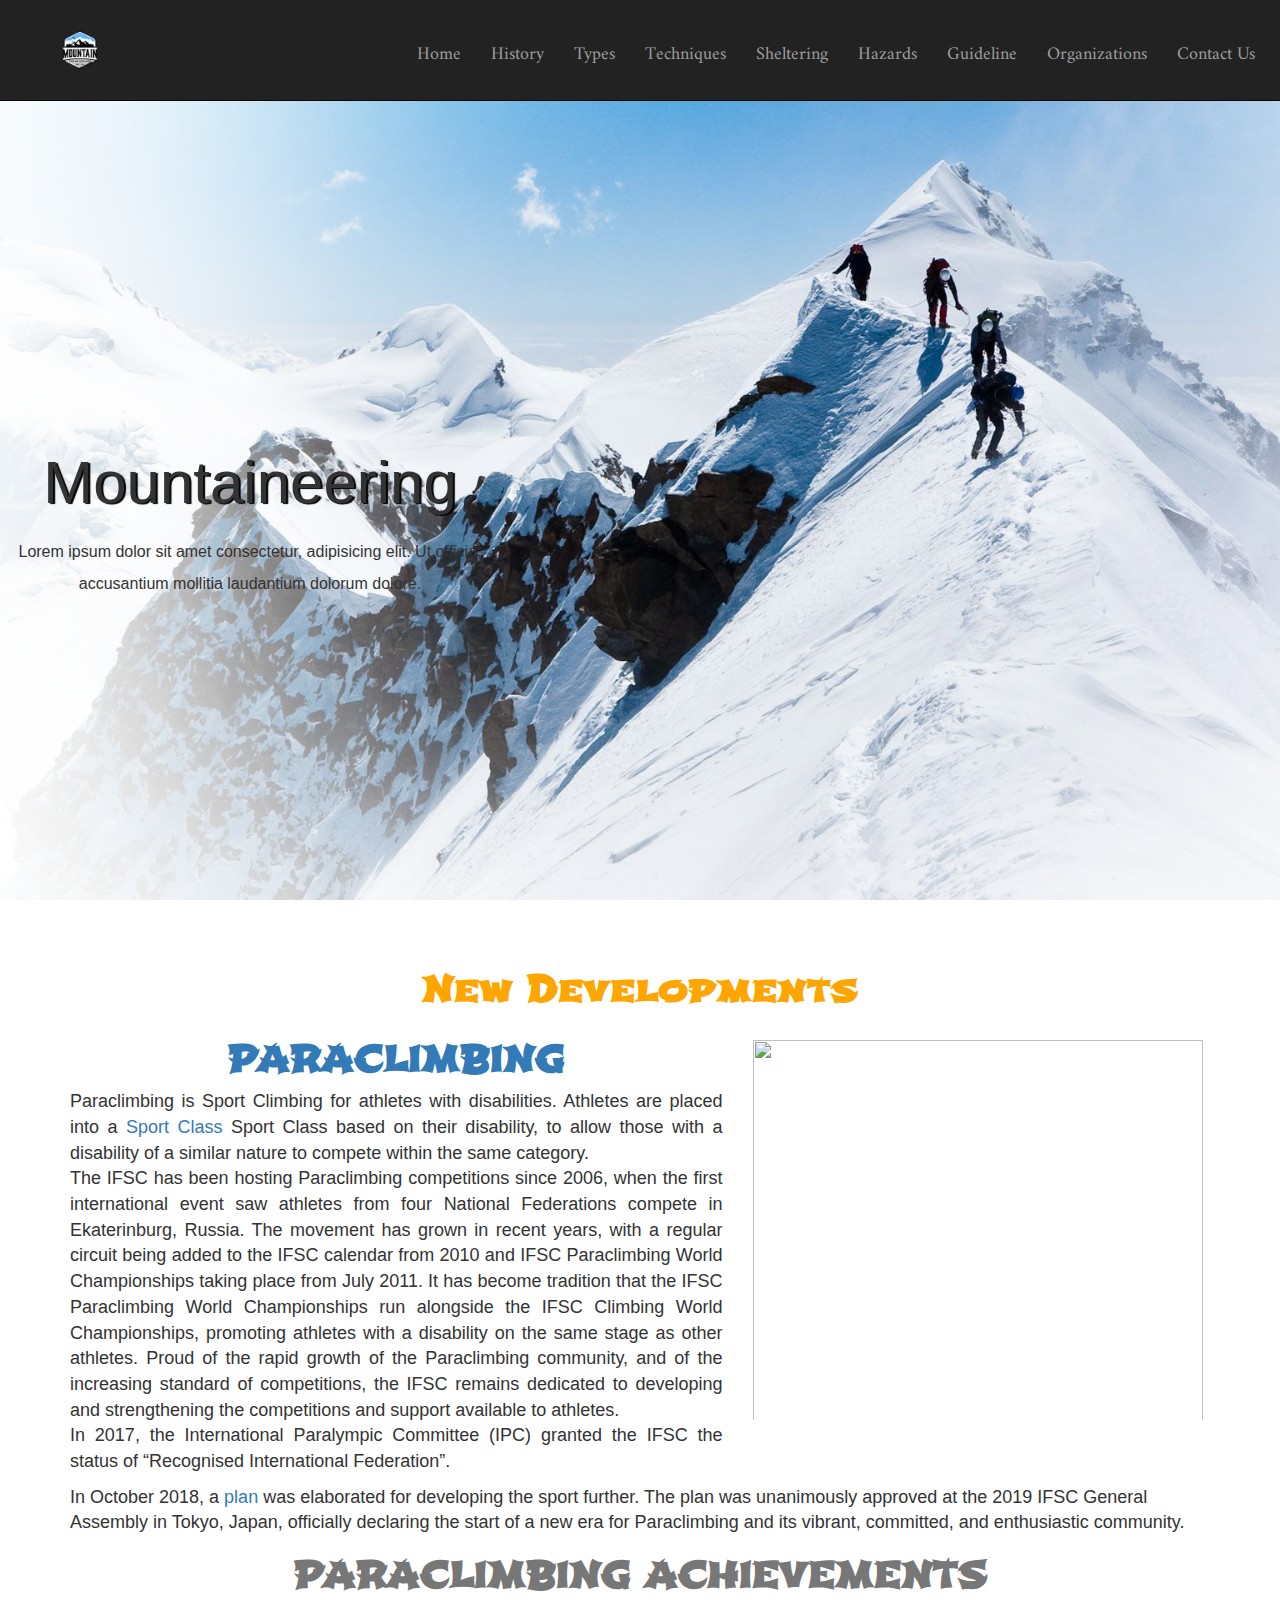
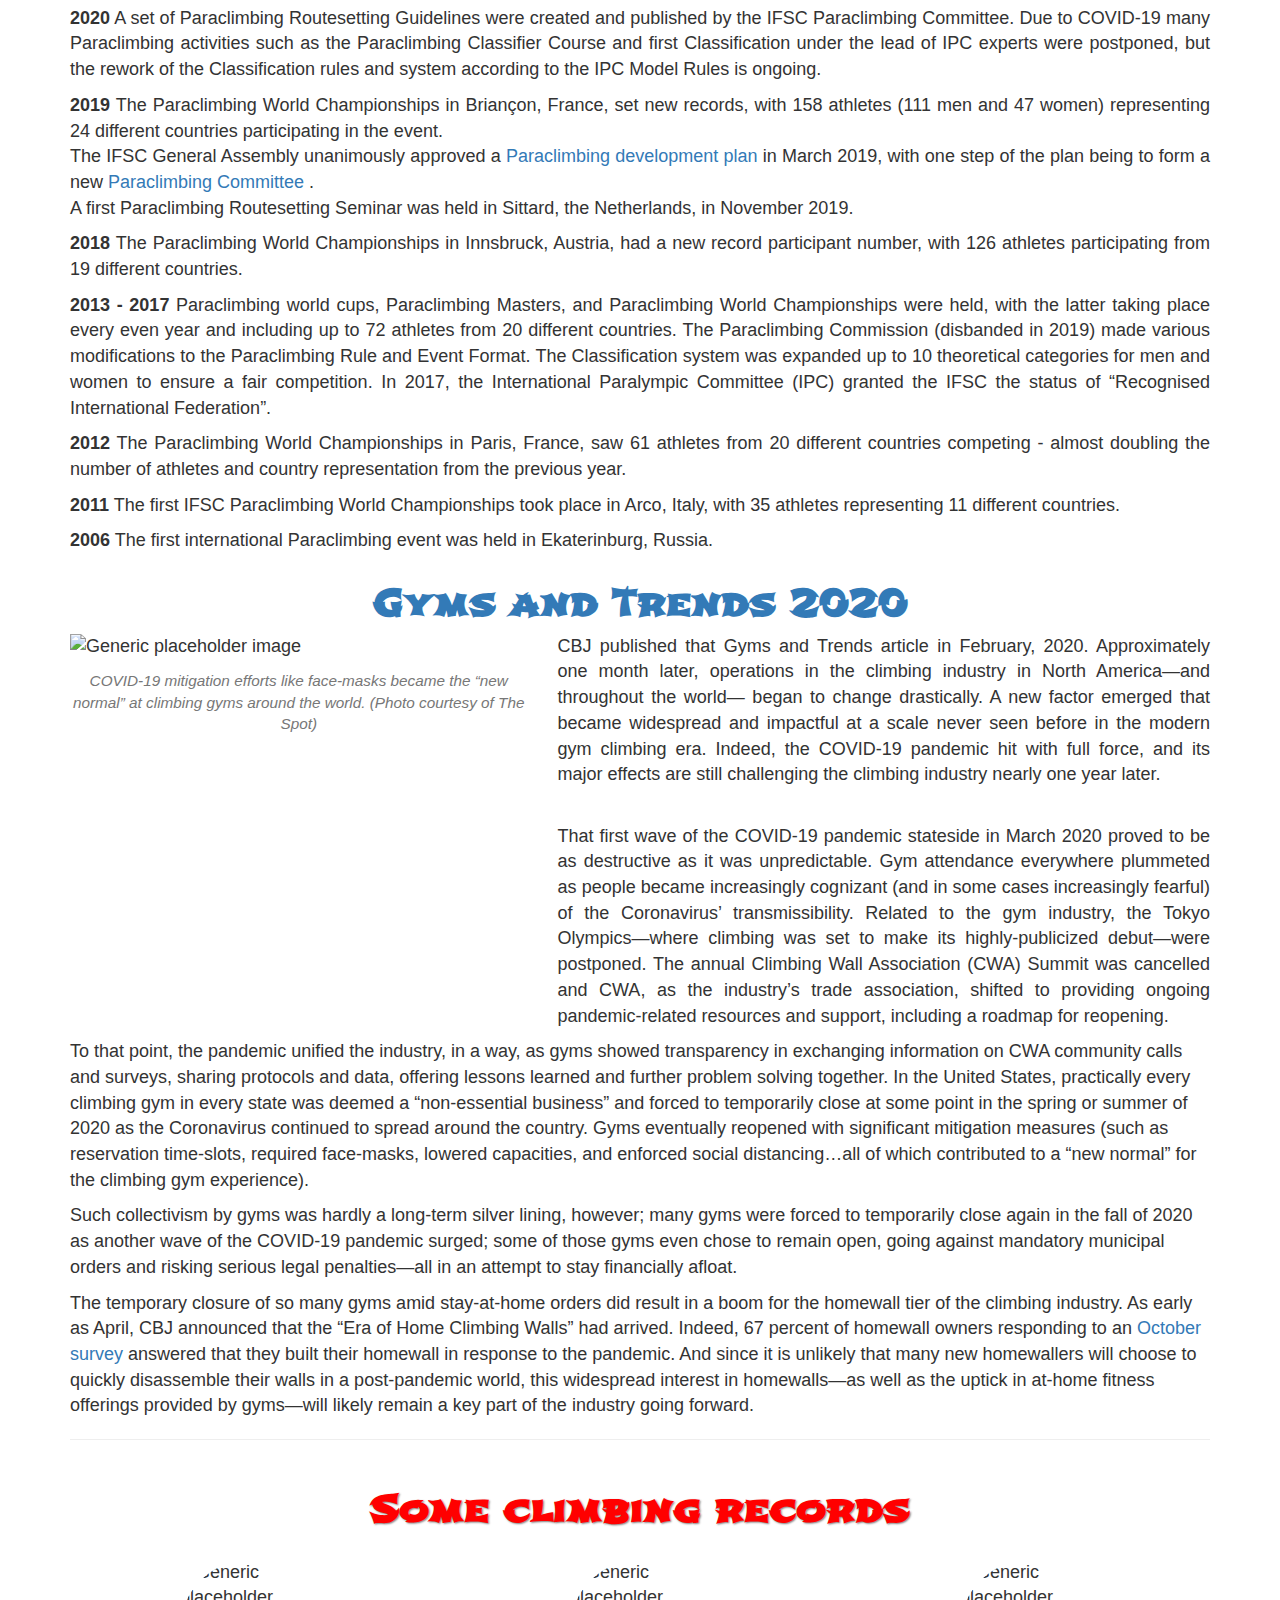
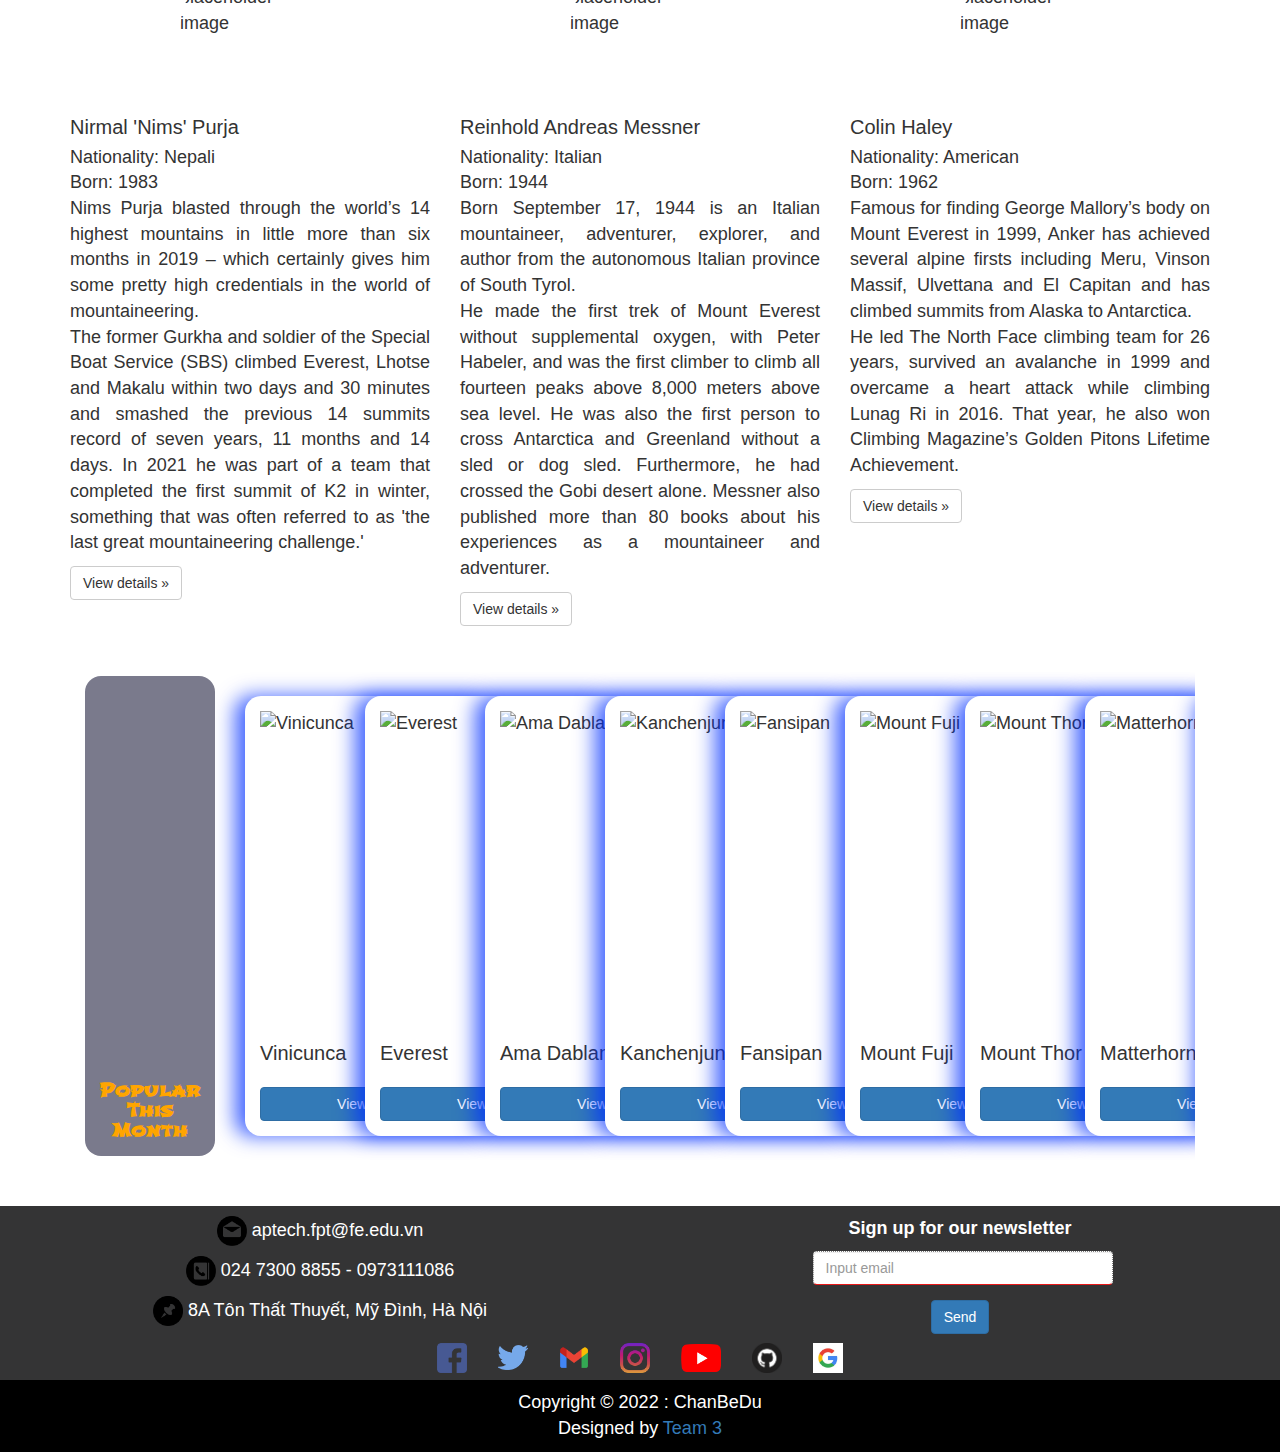
==== commit ea8b7347: "Add files via upload" ====
--- a/index.html
+++ b/index.html
@@ -748,9 +748,7 @@
 
                 <p><i><img src="img/email.png" width="30px" alt=""></i> aptech.fpt@fe.edu.vn</p>
                 <p><i><img src="img/phonepng.png" width="30px" alt=""></i> 024 7300 8855 - 0973111086</p>
-                <p><i> <img src="img/address.png" width="30px" alt=""></i> 590 Cach Mang Thang Tam, Ward 11,
-                    District 3,
-                    Ho Chi Minh City</p>
+                <p><i> <img src="img/address.png" width="30px" alt=""></i>  8A Tôn Thất Thuyết, Mỹ Đình, Hà Nội</p>
 
             </div>
             <div class="col-md-6 text-center ">
@@ -819,9 +817,8 @@
         <!-- Copyright -->
         <div class="text-center p-3"
             style="background-color: black; color: white; padding-top: 1rem; padding-bottom: 0.1rem;">
-            Copyright © 2021 : Mountaineering
-            <p>Designed by <a class="text-white" href="https://github.com/Vankhoanguyen/eProject-Mountaineering"
-                    target="_blank">Team 1</a>
+            Copyright © 2022 : ChanBeDu
+            <p>Designed by <a class="text-white" href="https://github.com/Vankhoanguyen/eProject-Mountaineering" target="_blank">Team 3</a>
             </p>
         </div>
 
